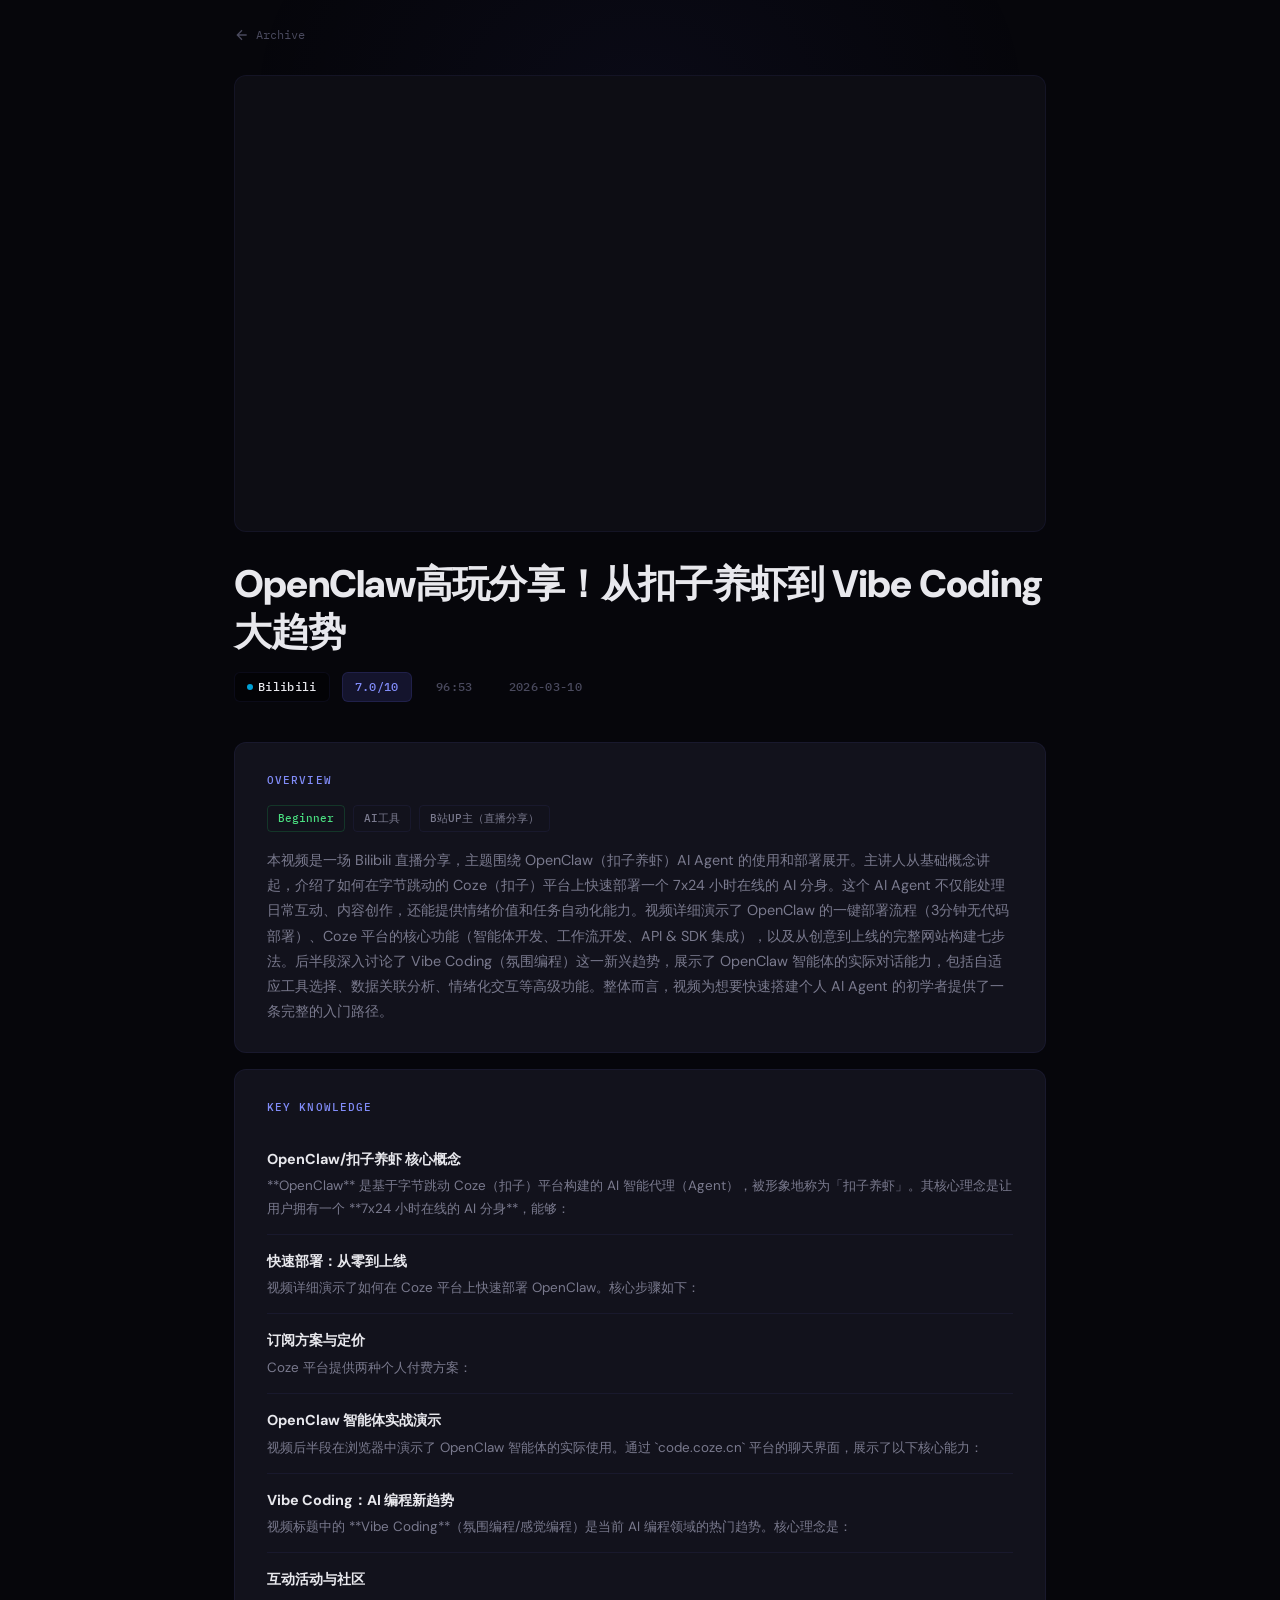
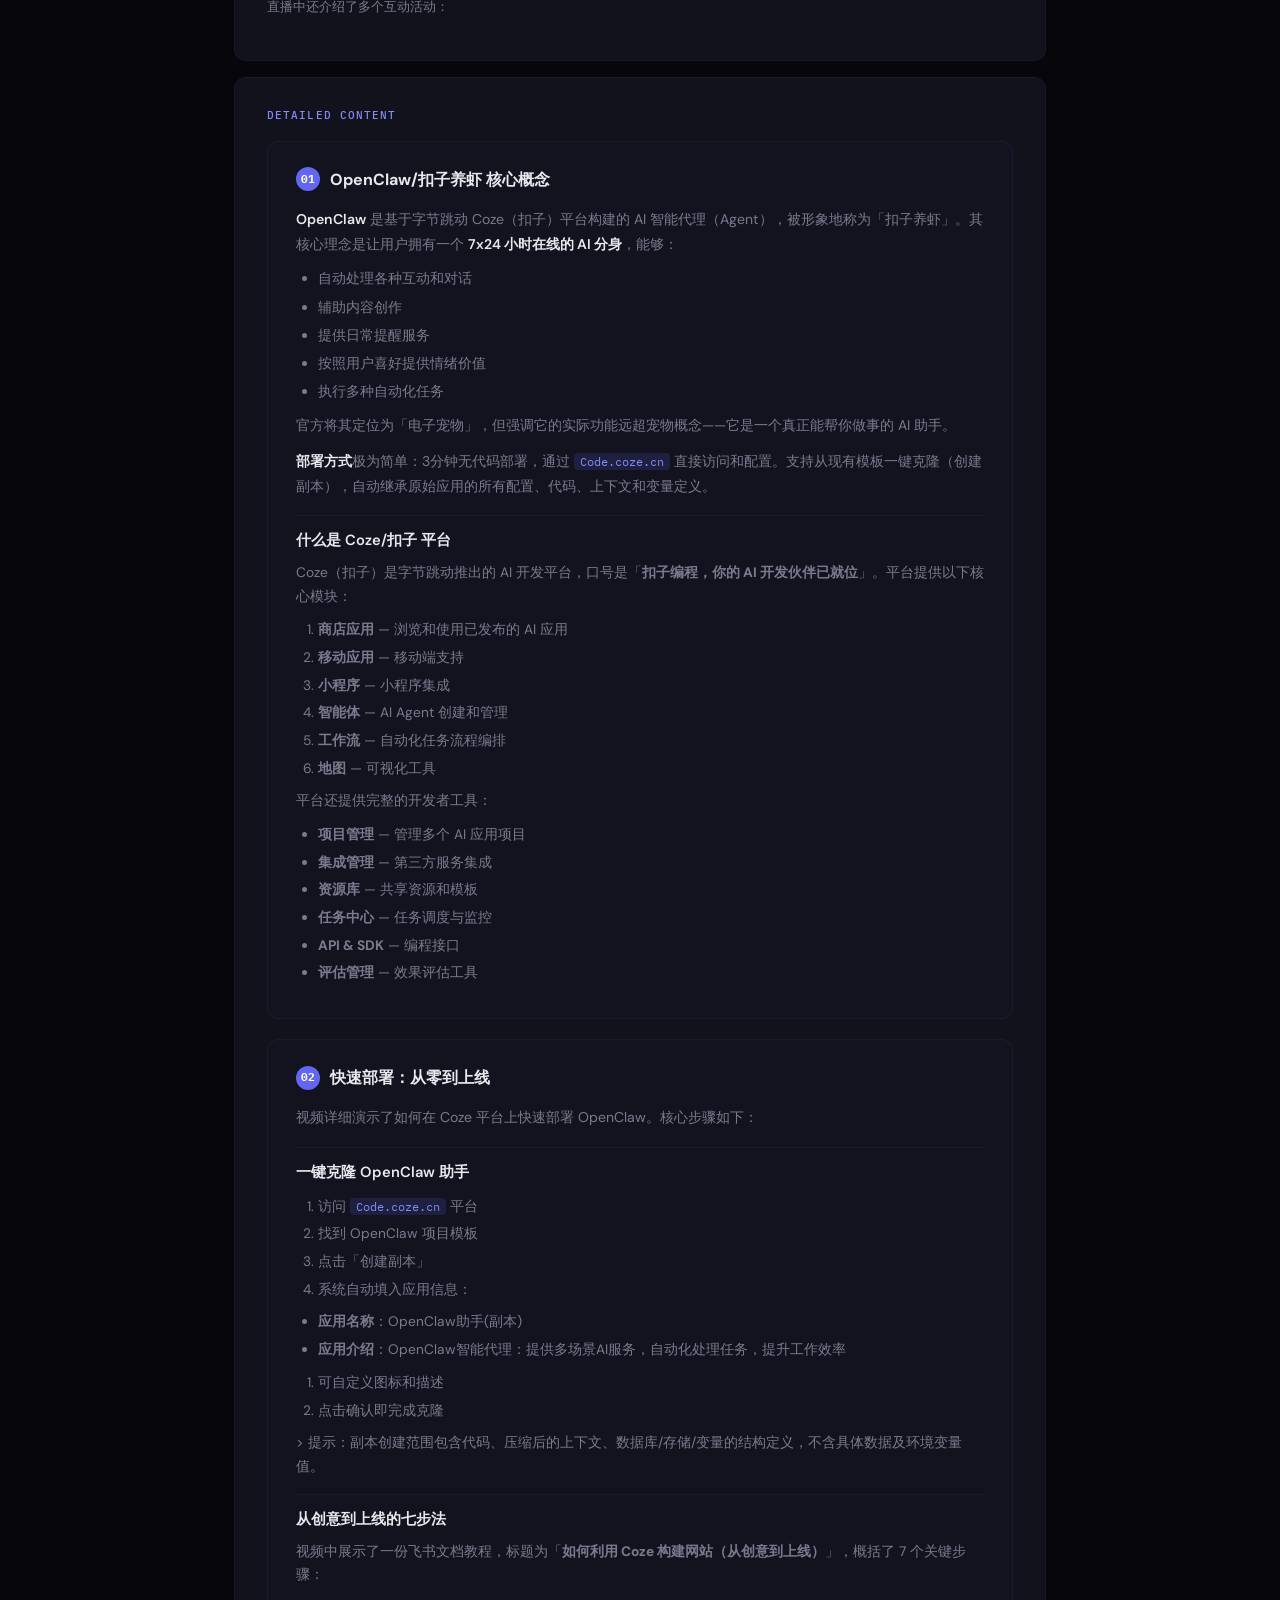
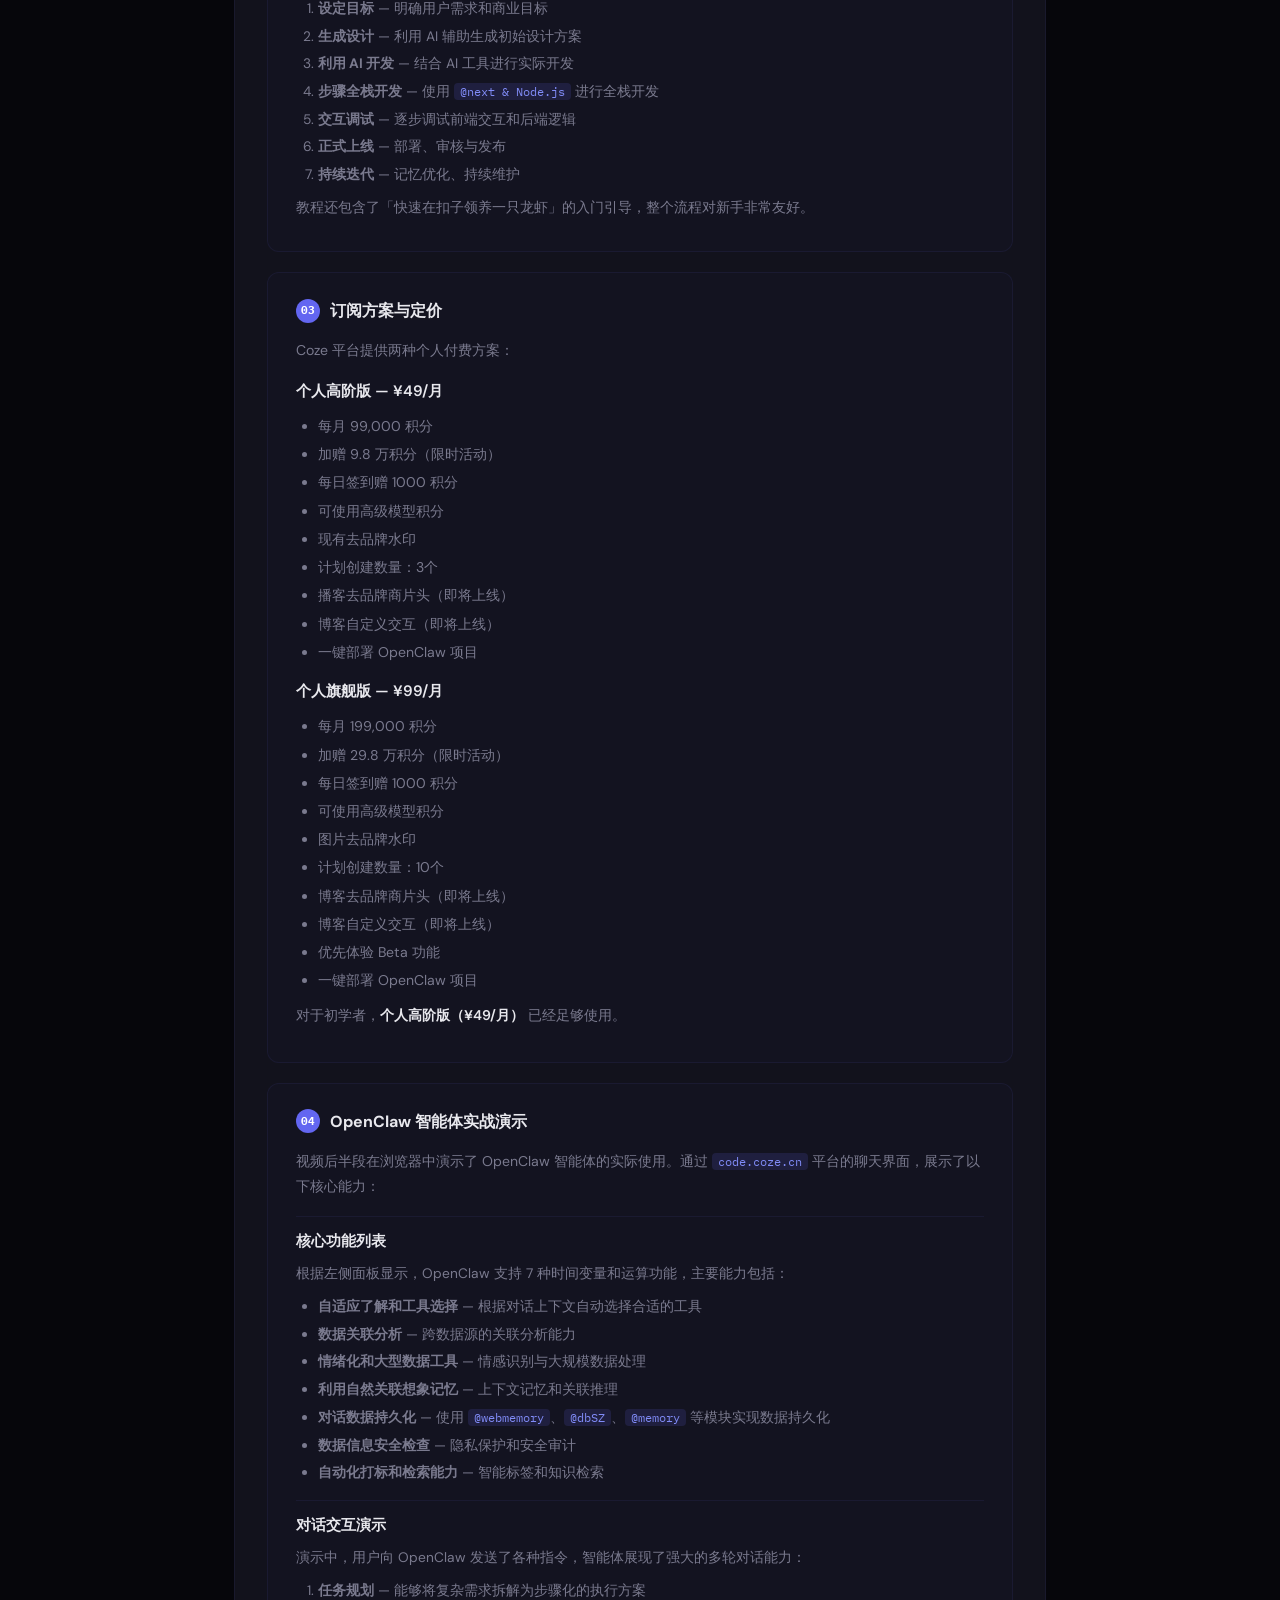
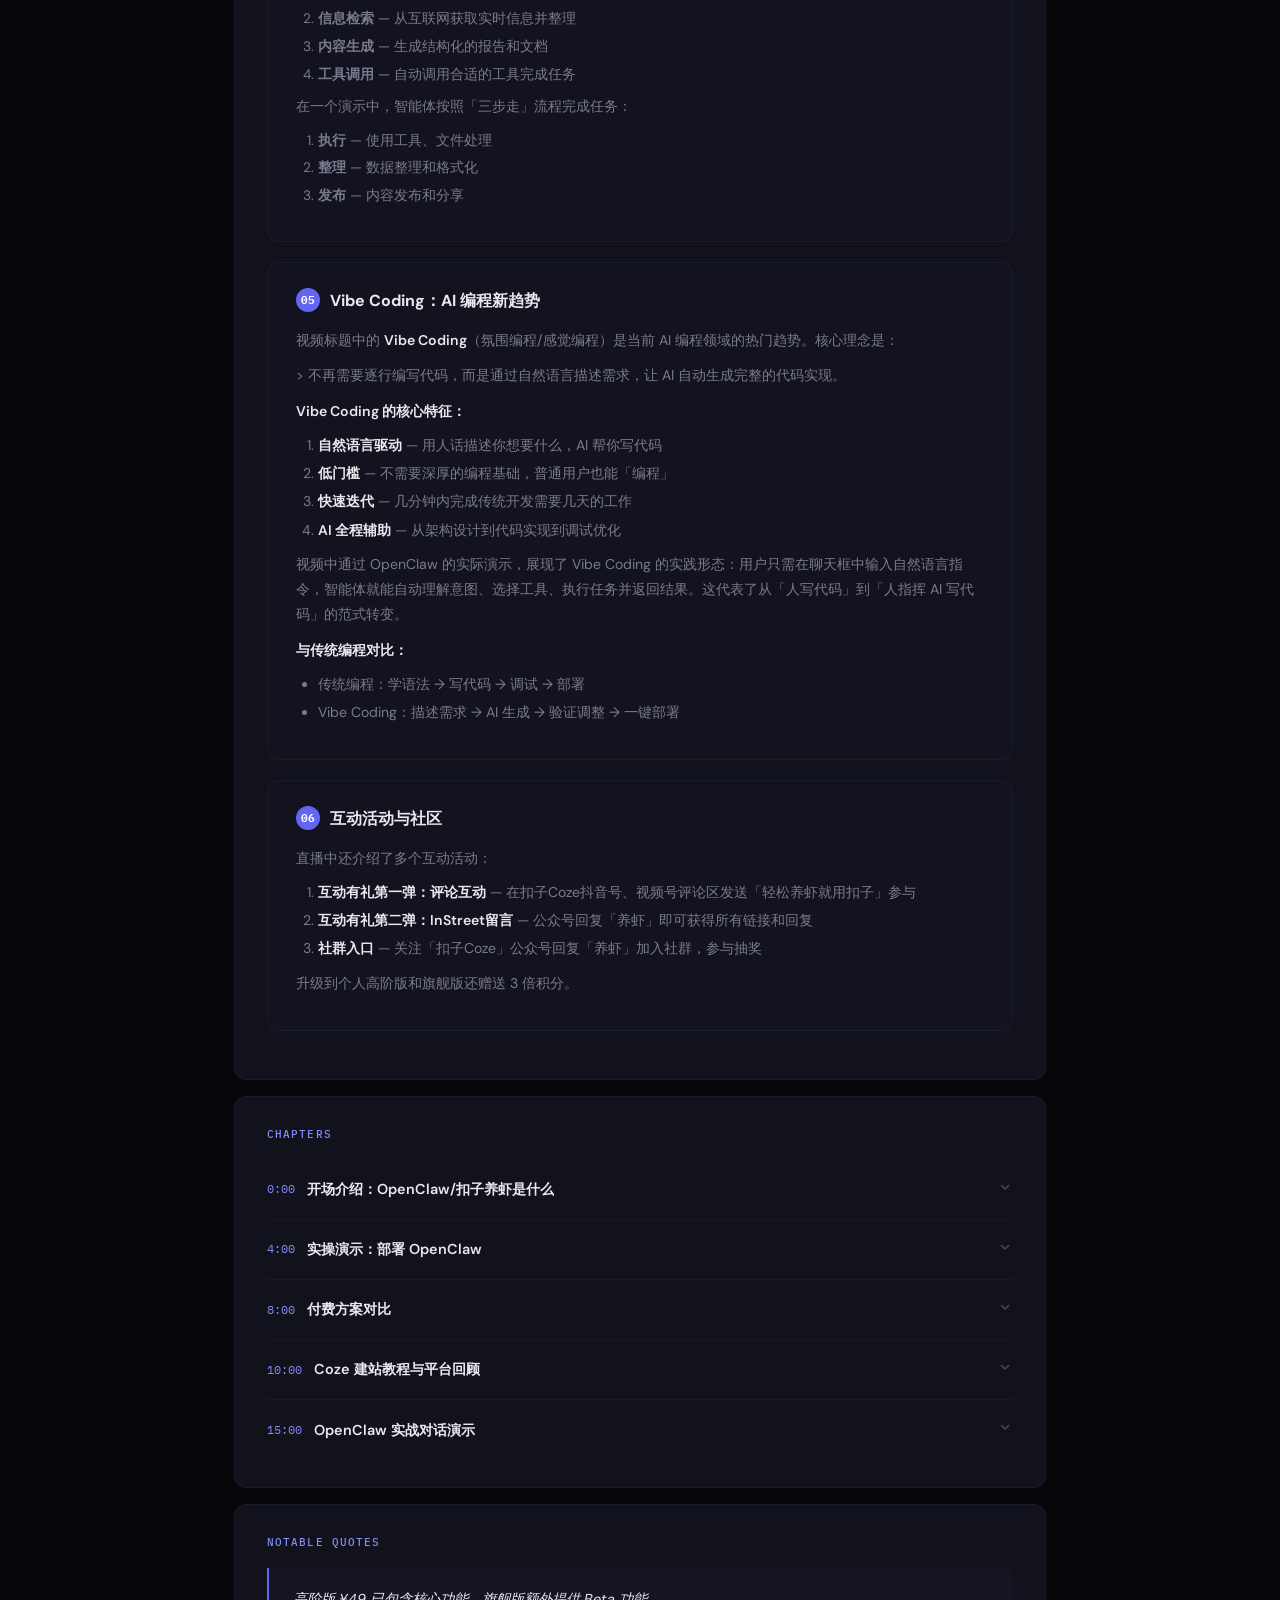
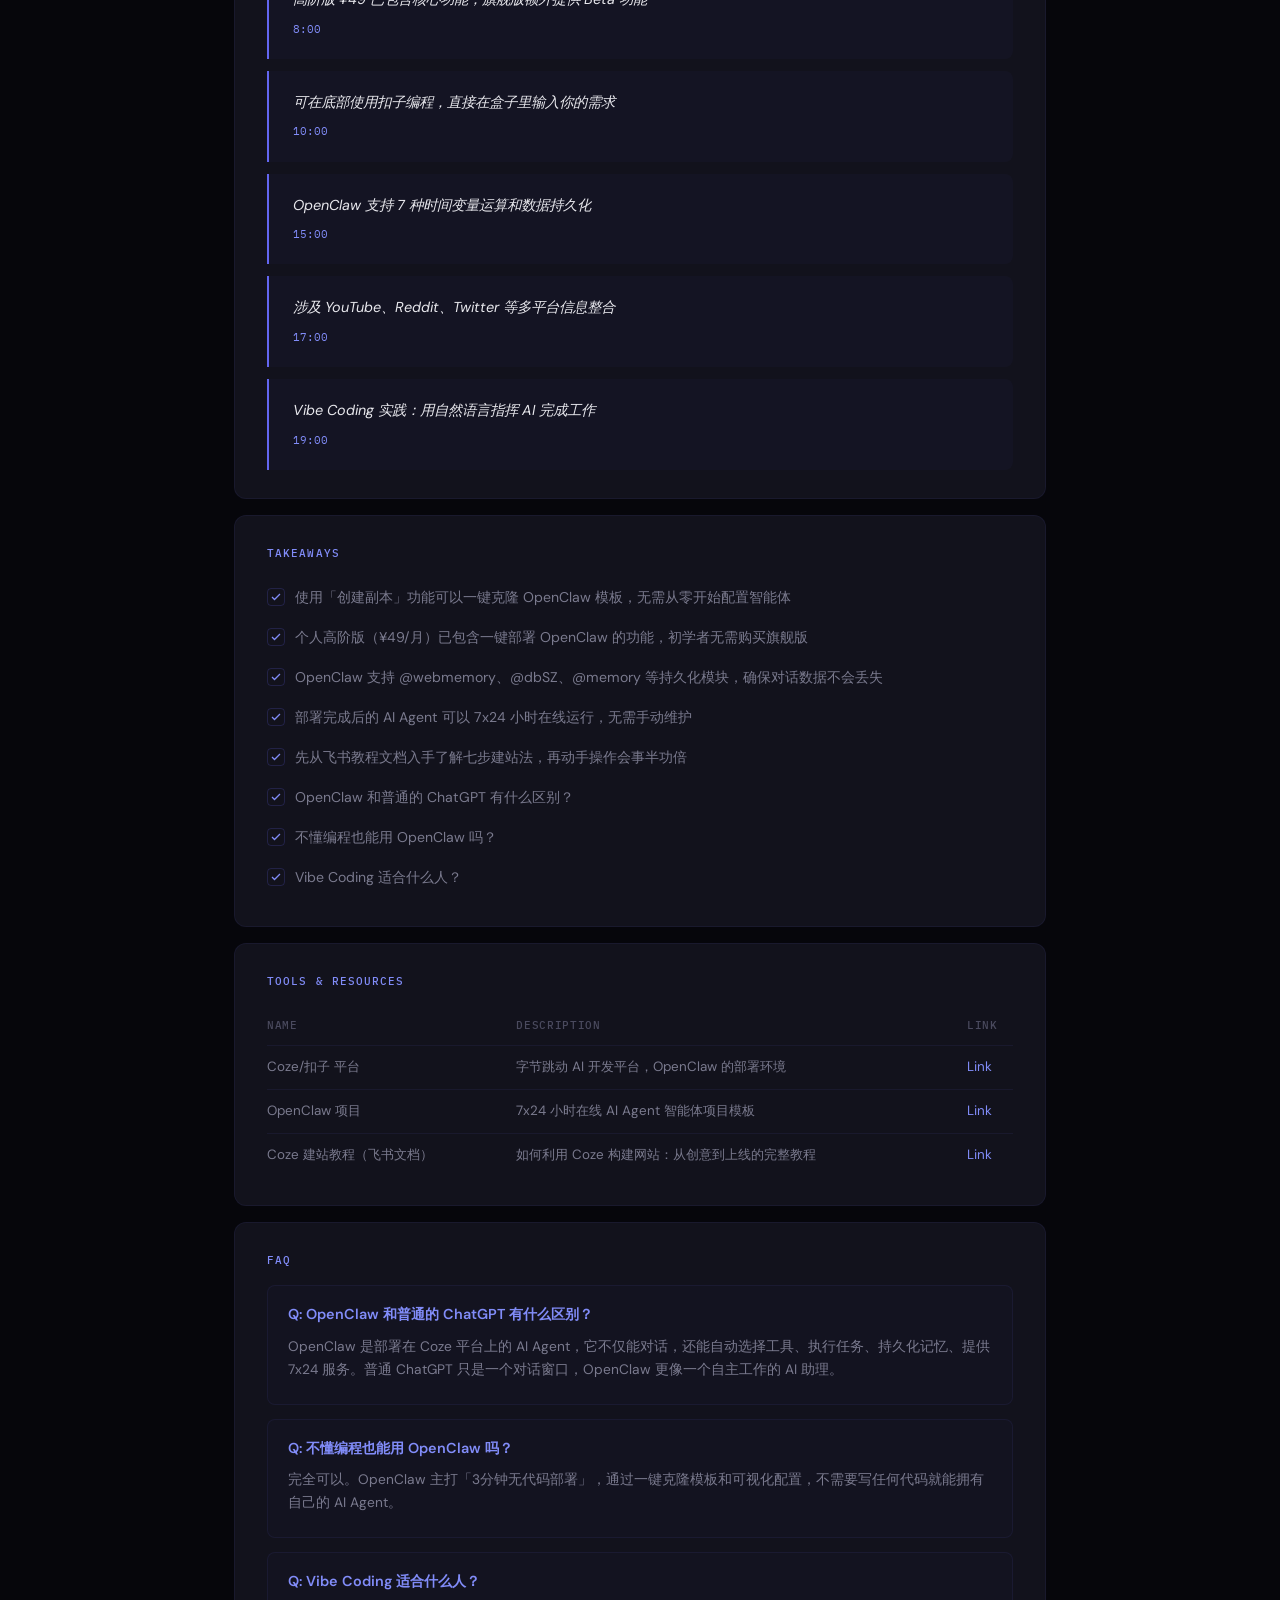
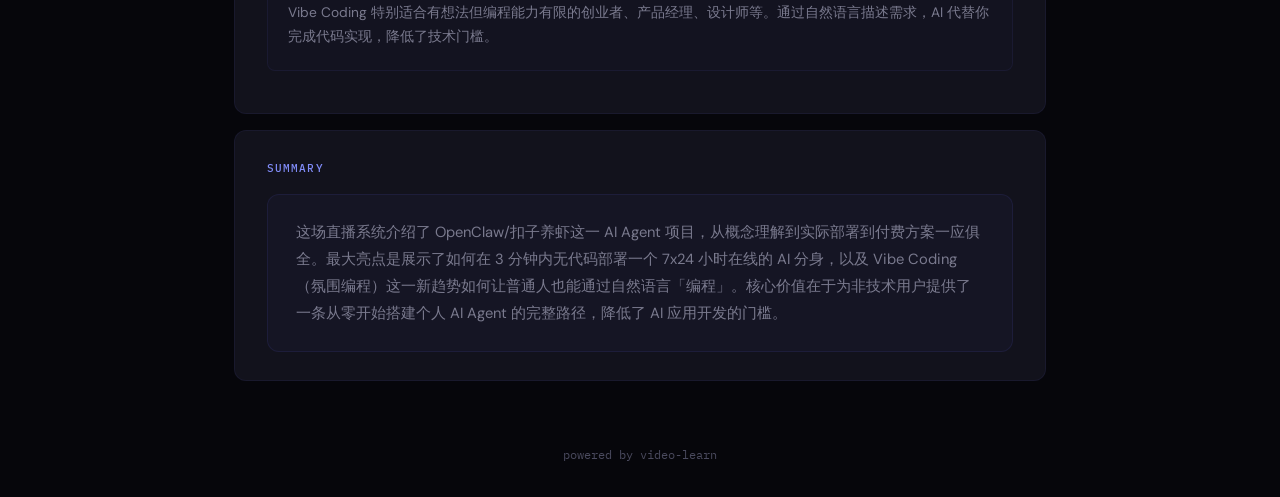
==== reports/20260310_openclaw-vibe-coding/report-lite.html @ 68b29f7d "Add 20260310_openclaw-vibe-coding/report-lite.html" ====
<!DOCTYPE html>
<html lang="zh-CN">
<head>
<meta charset="UTF-8">
<meta name="viewport" content="width=device-width, initial-scale=1.0">
<title>OpenClaw高玩分享！从扣子养虾到 Vibe Coding大趋势 - Learning Archive</title>
<style>
@import url('https://fonts.googleapis.com/css2?family=DM+Sans:wght@400;500;700;900&display=swap');
@import url('https://fonts.googleapis.com/css2?family=IBM+Plex+Mono:wght@400;500&display=swap');

*, *::before, *::after { margin: 0; padding: 0; box-sizing: border-box; }

:root {
  --bg-deep: #06060B;
  --bg-surface: #0D0D14;
  --bg-card: #12121C;
  --bg-card-hover: #181826;
  --border-subtle: rgba(99, 102, 241, 0.08);
  --border-hover: rgba(99, 102, 241, 0.2);
  --text-primary: #E8E8ED;
  --text-secondary: #7A7A8E;
  --text-muted: #4A4A5E;
  --accent: #6366F1;
  --accent-glow: rgba(99, 102, 241, 0.15);
  --accent-soft: #818CF8;
  --radius: 12px;
  --font-heading: 'DM Sans', -apple-system, sans-serif;
  --font-mono: 'IBM Plex Mono', monospace;
}

html { scroll-behavior: smooth; }

body {
  background: var(--bg-deep);
  color: var(--text-primary);
  font-family: var(--font-heading);
  font-weight: 400;
  line-height: 1.7;
  min-height: 100vh;
}

body::before {
  content: '';
  position: fixed;
  top: -200px; left: 50%;
  transform: translateX(-50%);
  width: 800px; height: 600px;
  background: radial-gradient(ellipse, rgba(99, 102, 241, 0.05) 0%, transparent 70%);
  pointer-events: none;
  z-index: 0;
}

.container {
  max-width: 860px;
  margin: 0 auto;
  padding: 0 24px;
  position: relative;
  z-index: 1;
}

a { color: var(--accent-soft); text-decoration: none; }
a:hover { text-decoration: underline; }

/* Back Nav */
.back-nav { padding: 24px 0; }
.back-link {
  display: inline-flex; align-items: center; gap: 6px;
  color: var(--text-muted); text-decoration: none;
  font-family: var(--font-mono); font-size: 0.78rem;
  transition: color 0.2s;
}
.back-link:hover { color: var(--accent-soft); text-decoration: none; }
.back-link svg { width: 16px; height: 16px; }

/* Hero */
.hero { padding-bottom: 40px; }

.video-embed {
  width: 100%; aspect-ratio: 16/9;
  border-radius: var(--radius); overflow: hidden;
  background: var(--bg-surface);
  border: 1px solid var(--border-subtle);
  margin-bottom: 28px;
}
.video-embed iframe { width: 100%; height: 100%; border: none; }
.video-embed .video-link-fallback {
  width: 100%; height: 100%;
  display: flex; align-items: center; justify-content: center;
  flex-direction: column; gap: 12px;
  color: var(--text-secondary); text-decoration: none;
}
.video-embed .video-link-fallback:hover { color: var(--accent-soft); }
.video-embed .video-link-fallback svg { width: 48px; height: 48px; opacity: 0.5; }

.hero-title {
  font-family: var(--font-heading);
  font-weight: 900;
  font-size: clamp(1.6rem, 4vw, 2.4rem);
  letter-spacing: -0.02em; line-height: 1.25;
  color: var(--text-primary);
  margin-bottom: 16px;
}

.hero-meta {
  display: flex; align-items: center; gap: 12px; flex-wrap: wrap;
}

.meta-badge {
  display: inline-flex; align-items: center; gap: 5px;
  padding: 4px 12px; border-radius: 6px;
  font-family: var(--font-mono); font-size: 0.72rem;
  font-weight: 500; letter-spacing: 0.03em;
}
.meta-badge.platform {
  background: rgba(0, 0, 0, 0.4);
  border: 1px solid var(--border-subtle);
  color: var(--text-primary);
}
.meta-badge.platform .p-dot {
  width: 6px; height: 6px; border-radius: 50%;
}
.meta-badge.score {
  background: var(--accent-glow);
  border: 1px solid rgba(99, 102, 241, 0.15);
  color: var(--accent-soft);
}
.meta-badge.duration, .meta-badge.date {
  color: var(--text-muted);
  font-family: var(--font-mono); font-size: 0.72rem;
}

/* Section Cards */
.section-card {
  background: var(--bg-card);
  border: 1px solid var(--border-subtle);
  border-radius: var(--radius);
  padding: 28px 32px;
  margin-bottom: 16px;
}
.section-label {
  font-family: var(--font-mono);
  font-size: 0.68rem; font-weight: 500;
  color: var(--accent-soft);
  text-transform: uppercase;
  letter-spacing: 0.1em;
  margin-bottom: 16px;
}
.section-heading {
  font-family: var(--font-heading);
  font-weight: 700; font-size: 1.15rem;
  color: var(--text-primary);
  margin-bottom: 12px;
}
.section-text {
  font-size: 0.9rem;
  color: var(--text-secondary);
  line-height: 1.75;
}

/* Tags */
.tag-row { display: flex; gap: 8px; flex-wrap: wrap; margin-bottom: 16px; }
.tag-pill {
  padding: 3px 10px; border-radius: 4px;
  font-family: var(--font-mono); font-size: 0.7rem; font-weight: 500;
  border: 1px solid var(--border-subtle);
  color: var(--text-secondary);
}
.tag-pill.difficulty-beginner { border-color: rgba(34, 197, 94, 0.2); color: #4ADE80; }
.tag-pill.difficulty-intermediate { border-color: rgba(250, 204, 21, 0.2); color: #FACC15; }
.tag-pill.difficulty-advanced { border-color: rgba(239, 68, 68, 0.2); color: #F87171; }

/* Knowledge Points */
.knowledge-list { list-style: none; }
.knowledge-item { padding: 14px 0; border-bottom: 1px solid var(--border-subtle); }
.knowledge-item:last-child { border-bottom: none; }
.knowledge-concept {
  font-family: var(--font-heading); font-weight: 700;
  font-size: 0.9rem; color: var(--text-primary);
  margin-bottom: 4px;
}
.knowledge-explain {
  font-size: 0.84rem; color: var(--text-secondary); line-height: 1.65;
}

/* Chapters Accordion */
.chapter-item { border-bottom: 1px solid var(--border-subtle); }
.chapter-item:last-child { border-bottom: none; }
.chapter-header {
  display: flex; align-items: center; justify-content: space-between;
  padding: 16px 0; cursor: pointer; user-select: none;
  transition: color 0.2s;
}
.chapter-header:hover { color: var(--accent-soft); }
.chapter-header-left {
  display: flex; align-items: center; gap: 12px; flex: 1; min-width: 0;
}
.chapter-time {
  font-family: var(--font-mono); font-size: 0.72rem;
  color: var(--accent-soft); white-space: nowrap; flex-shrink: 0;
}
.chapter-title {
  font-family: var(--font-heading); font-weight: 600;
  font-size: 0.9rem; color: var(--text-primary);
  overflow: hidden; text-overflow: ellipsis; white-space: nowrap;
}
.chapter-arrow {
  color: var(--text-muted);
  transition: transform 0.3s ease; flex-shrink: 0;
}
.chapter-item.open .chapter-arrow { transform: rotate(180deg); }
.chapter-content { max-height: 0; overflow: hidden; transition: max-height 0.35s ease; }
.chapter-item.open .chapter-content { max-height: 500px; }
.chapter-inner { padding: 0 0 20px 0; }
.chapter-summary {
  font-size: 0.85rem; color: var(--text-secondary);
  margin-bottom: 12px; line-height: 1.7;
}
.chapter-points { list-style: none; padding: 0; }
.chapter-points li {
  position: relative; padding-left: 16px;
  margin-bottom: 6px; font-size: 0.82rem; color: var(--text-secondary);
}
.chapter-points li::before {
  content: ''; position: absolute; left: 0; top: 9px;
  width: 4px; height: 4px; border-radius: 50%; background: var(--accent);
}

/* Quotes */
.quote-card {
  position: relative; padding: 20px 24px;
  margin-bottom: 12px;
  border-left: 2px solid var(--accent);
  background: rgba(99, 102, 241, 0.03);
  border-radius: 0 8px 8px 0;
}
.quote-card:last-child { margin-bottom: 0; }
.quote-text {
  font-size: 0.9rem; color: var(--text-primary);
  font-style: italic; line-height: 1.65; margin-bottom: 8px;
}
.quote-time {
  font-family: var(--font-mono); font-size: 0.7rem; color: var(--accent-soft);
}

/* Takeaways */
.takeaway-list { list-style: none; }
.takeaway-item {
  display: flex; align-items: flex-start; gap: 10px;
  padding: 8px 0; font-size: 0.88rem; color: var(--text-secondary);
}
.takeaway-check {
  width: 18px; height: 18px;
  border: 1.5px solid var(--border-hover);
  border-radius: 4px; flex-shrink: 0; margin-top: 2px;
  display: flex; align-items: center; justify-content: center;
}
.takeaway-check svg {
  width: 12px; height: 12px; color: var(--accent-soft);
}

/* Resources Table */
.resource-table { width: 100%; border-collapse: collapse; }
.resource-table th {
  text-align: left; font-family: var(--font-mono);
  font-size: 0.7rem; font-weight: 500; color: var(--text-muted);
  text-transform: uppercase; letter-spacing: 0.06em;
  padding: 10px 0; border-bottom: 1px solid var(--border-subtle);
}
.resource-table td {
  padding: 10px 0; font-size: 0.84rem;
  color: var(--text-secondary);
  border-bottom: 1px solid var(--border-subtle);
}
.resource-table tr:last-child td { border-bottom: none; }
.resource-table a { color: var(--accent-soft); text-decoration: none; }
.resource-table a:hover { text-decoration: underline; }

/* Detailed Content Sections */
.section-block {
  margin-bottom: 20px;
  background: rgba(99, 102, 241, 0.02);
  border: 1px solid var(--border-subtle);
  border-radius: var(--radius);
  padding: 24px 28px;
}
.sec-title {
  font-family: var(--font-heading);
  font-size: 1rem; font-weight: 700;
  margin-bottom: 14px; display: flex; align-items: center; gap: 10px;
  color: var(--text-primary);
}
.sec-num {
  font-family: var(--font-mono); font-size: 0.68rem;
  color: #fff; background: var(--accent);
  width: 24px; height: 24px; border-radius: 50%;
  display: inline-flex; align-items: center; justify-content: center;
  flex-shrink: 0;
}
.sec-body { color: var(--text-secondary); line-height: 1.8; font-size: 0.88rem; }
.sec-body p { margin-bottom: 10px; }
.sec-body strong { color: var(--text-primary); font-weight: 600; }
.subsection { margin-top: 16px; padding-top: 12px; border-top: 1px solid var(--border-subtle); }
.subsec-title { font-size: 0.92rem; font-weight: 600; margin-bottom: 8px; color: var(--text-primary); }
.subsec-body { color: var(--text-secondary); font-size: 0.86rem; }
.subsec-body p { margin-bottom: 8px; }
.content-list { margin: 10px 0; padding-left: 22px; }
.content-list li { margin-bottom: 5px; line-height: 1.65; }
.content-h4 { font-size: 0.95rem; font-weight: 600; margin: 14px 0 8px; color: var(--text-primary); }
.content-h5 { font-size: 0.88rem; font-weight: 600; margin: 10px 0 6px; color: var(--text-secondary); }
.code-block {
  background: #0D0D14; color: #CDD6F4;
  padding: 14px 18px; border-radius: 8px;
  overflow-x: auto; font-family: var(--font-mono);
  font-size: 0.8rem; line-height: 1.6; margin: 10px 0;
  border: 1px solid var(--border-subtle);
}
.inline-code {
  background: var(--accent-glow); color: var(--accent-soft);
  padding: 1px 6px; border-radius: 4px;
  font-family: var(--font-mono); font-size: 0.85em;
}

/* FAQ */
.faq-item {
  margin-bottom: 14px; padding: 16px 20px;
  background: rgba(99, 102, 241, 0.02);
  border: 1px solid var(--border-subtle);
  border-radius: 8px;
}
.faq-q { font-weight: 600; color: var(--accent-soft); margin-bottom: 8px; font-size: 0.9rem; }
.faq-a { color: var(--text-secondary); font-size: 0.86rem; }
.faq-a p { margin-bottom: 6px; }

/* Summary Box */
.summary-box {
  background: rgba(99, 102, 241, 0.04);
  border: 1px solid rgba(99, 102, 241, 0.1);
  border-radius: var(--radius);
  padding: 24px 28px;
}
.summary-box p { color: var(--text-secondary); line-height: 1.85; font-size: 0.92rem; }

/* Footer */
.report-footer {
  padding: 48px 0 32px;
  text-align: center;
  font-family: var(--font-mono);
  font-size: 0.72rem;
  color: var(--text-muted);
}

/* Animations */
@keyframes fadeInUp {
  from { opacity: 0; transform: translateY(16px); }
  to { opacity: 1; transform: translateY(0); }
}
.section-card { animation: fadeInUp 0.5s ease both; }
.section-card:nth-child(1) { animation-delay: 0.1s; }
.section-card:nth-child(2) { animation-delay: 0.15s; }
.section-card:nth-child(3) { animation-delay: 0.2s; }
.section-card:nth-child(4) { animation-delay: 0.25s; }
.section-card:nth-child(5) { animation-delay: 0.3s; }
.section-card:nth-child(6) { animation-delay: 0.35s; }

/* Responsive */
@media (max-width: 640px) {
  .container { padding: 0 16px; }
  .section-card { padding: 20px 18px; }
  .hero-title { font-size: 1.4rem; }
  .section-block { padding: 18px 16px; }
}
</style>
</head>
<body>

<div class="container">
  <nav class="back-nav">
    <a href="../../../" class="back-link">
      <svg viewBox="0 0 24 24" fill="none" stroke="currentColor" stroke-width="2"><path d="M19 12H5M12 19l-7-7 7-7"/></svg>
      Archive
    </a>
  </nav>

  <section class="hero">
    <div class="video-embed">
      <iframe src="//player.bilibili.com/player.html?bvid=BV1Y3NPzFEvz&high_quality=1&danmaku=0" allowfullscreen="true" frameborder="0"></iframe>
    </div>

    <h1 class="hero-title">OpenClaw高玩分享！从扣子养虾到 Vibe Coding大趋势</h1>

    <div class="hero-meta">
      <span class="meta-badge platform"><span class="p-dot" style="background:#00A1D6"></span>Bilibili</span>
      <span class="meta-badge score">7.0/10</span>
      <span class="meta-badge duration">96:53</span>
      <span class="meta-badge date">2026-03-10</span>
    </div>
  </section>

  <!-- Overview -->
  <div class="section-card">
    <div class="section-label">Overview</div>
    <div class="tag-row">
      <span class="tag-pill difficulty-beginner">Beginner</span>
      <span class="tag-pill">AI工具</span>
      <span class="tag-pill">B站UP主（直播分享）</span>
    </div>
    <div class="section-text">本视频是一场 Bilibili 直播分享，主题围绕 OpenClaw（扣子养虾）AI Agent 的使用和部署展开。主讲人从基础概念讲起，介绍了如何在字节跳动的 Coze（扣子）平台上快速部署一个 7x24 小时在线的 AI 分身。这个 AI Agent 不仅能处理日常互动、内容创作，还能提供情绪价值和任务自动化能力。视频详细演示了 OpenClaw 的一键部署流程（3分钟无代码部署）、Coze 平台的核心功能（智能体开发、工作流开发、API &amp; SDK 集成），以及从创意到上线的完整网站构建七步法。后半段深入讨论了 Vibe Coding（氛围编程）这一新兴趋势，展示了 OpenClaw 智能体的实际对话能力，包括自适应工具选择、数据关联分析、情绪化交互等高级功能。整体而言，视频为想要快速搭建个人 AI Agent 的初学者提供了一条完整的入门路径。</div>
  </div>

  <!-- Key Knowledge Points -->
  <div class="section-card">
    <div class="section-label">Key Knowledge</div>
    <ul class="knowledge-list">
      <li class="knowledge-item">
            <div class="knowledge-concept">OpenClaw/扣子养虾 核心概念</div>
            <div class="knowledge-explain">**OpenClaw** 是基于字节跳动 Coze（扣子）平台构建的 AI 智能代理（Agent），被形象地称为「扣子养虾」。其核心理念是让用户拥有一个 **7x24 小时在线的 AI 分身**，能够：</div>
        </li>
<li class="knowledge-item">
            <div class="knowledge-concept">快速部署：从零到上线</div>
            <div class="knowledge-explain">视频详细演示了如何在 Coze 平台上快速部署 OpenClaw。核心步骤如下：</div>
        </li>
<li class="knowledge-item">
            <div class="knowledge-concept">订阅方案与定价</div>
            <div class="knowledge-explain">Coze 平台提供两种个人付费方案：</div>
        </li>
<li class="knowledge-item">
            <div class="knowledge-concept">OpenClaw 智能体实战演示</div>
            <div class="knowledge-explain">视频后半段在浏览器中演示了 OpenClaw 智能体的实际使用。通过 `code.coze.cn` 平台的聊天界面，展示了以下核心能力：</div>
        </li>
<li class="knowledge-item">
            <div class="knowledge-concept">Vibe Coding：AI 编程新趋势</div>
            <div class="knowledge-explain">视频标题中的 **Vibe Coding**（氛围编程/感觉编程）是当前 AI 编程领域的热门趋势。核心理念是：</div>
        </li>
<li class="knowledge-item">
            <div class="knowledge-concept">互动活动与社区</div>
            <div class="knowledge-explain">直播中还介绍了多个互动活动：</div>
        </li>
    </ul>
  </div>

  <!-- Detailed Content -->
  <div class="section-card">
    <div class="section-label">Detailed Content</div>
    <div class="section-block">
            <h3 class="sec-title"><span class="sec-num">01</span>OpenClaw/扣子养虾 核心概念</h3>
            <div class="sec-body"><strong>OpenClaw</strong> 是基于字节跳动 Coze（扣子）平台构建的 AI 智能代理（Agent），被形象地称为「扣子养虾」。其核心理念是让用户拥有一个 <strong>7x24 小时在线的 AI 分身</strong>，能够：
<ul class="content-list">
<li>自动处理各种互动和对话</li>
<li>辅助内容创作</li>
<li>提供日常提醒服务</li>
<li>按照用户喜好提供情绪价值</li>
<li>执行多种自动化任务</li>
</ul>
<p>官方将其定位为「电子宠物」，但强调它的实际功能远超宠物概念——它是一个真正能帮你做事的 AI 助手。</p>
<strong>部署方式</strong>极为简单：3分钟无代码部署，通过 <code class="inline-code">Code.coze.cn</code> 直接访问和配置。支持从现有模板一键克隆（创建副本），自动继承原始应用的所有配置、代码、上下文和变量定义。</div>
            <div class="subsection">
                    <h4 class="subsec-title">什么是 Coze/扣子 平台</h4>
                    <div class="subsec-body"><p>Coze（扣子）是字节跳动推出的 AI 开发平台，口号是「<strong>扣子编程，你的 AI 开发伙伴已就位</strong>」。平台提供以下核心模块：</p>
<ol class="content-list">
<li><strong>商店应用</strong> — 浏览和使用已发布的 AI 应用</li>
<li><strong>移动应用</strong> — 移动端支持</li>
<li><strong>小程序</strong> — 小程序集成</li>
<li><strong>智能体</strong> — AI Agent 创建和管理</li>
<li><strong>工作流</strong> — 自动化任务流程编排</li>
<li><strong>地图</strong> — 可视化工具</li>
</ol>
<p>平台还提供完整的开发者工具：</p>
<ul class="content-list">
<li><strong>项目管理</strong> — 管理多个 AI 应用项目</li>
<li><strong>集成管理</strong> — 第三方服务集成</li>
<li><strong>资源库</strong> — 共享资源和模板</li>
<li><strong>任务中心</strong> — 任务调度与监控</li>
<li><strong>API & SDK</strong> — 编程接口</li>
<li><strong>评估管理</strong> — 效果评估工具</li>
</ul></div>
                </div>
        </div><div class="section-block">
            <h3 class="sec-title"><span class="sec-num">02</span>快速部署：从零到上线</h3>
            <div class="sec-body"><p>视频详细演示了如何在 Coze 平台上快速部署 OpenClaw。核心步骤如下：</p></div>
            <div class="subsection">
                    <h4 class="subsec-title">一键克隆 OpenClaw 助手</h4>
                    <div class="subsec-body"><ol class="content-list">
<li>访问 <code class="inline-code">Code.coze.cn</code> 平台</li>
<li>找到 OpenClaw 项目模板</li>
<li>点击「创建副本」</li>
<li>系统自动填入应用信息：</li>
</ol>
<ul class="content-list">
<li><strong>应用名称</strong>：OpenClaw助手(副本)</li>
<li><strong>应用介绍</strong>：OpenClaw智能代理：提供多场景AI服务，自动化处理任务，提升工作效率</li>
</ul>
<ol class="content-list">
<li>可自定义图标和描述</li>
<li>点击确认即完成克隆</li>
</ol>
<p>> 提示：副本创建范围包含代码、压缩后的上下文、数据库/存储/变量的结构定义，不含具体数据及环境变量值。</p></div>
                </div><div class="subsection">
                    <h4 class="subsec-title">从创意到上线的七步法</h4>
                    <div class="subsec-body"><p>视频中展示了一份飞书文档教程，标题为「<strong>如何利用 Coze 构建网站（从创意到上线）</strong>」，概括了 7 个关键步骤：</p>
<ol class="content-list">
<li><strong>设定目标</strong> — 明确用户需求和商业目标</li>
<li><strong>生成设计</strong> — 利用 AI 辅助生成初始设计方案</li>
<li><strong>利用 AI 开发</strong> — 结合 AI 工具进行实际开发</li>
<li><strong>步骤全栈开发</strong> — 使用 <code class="inline-code">@next & Node.js</code> 进行全栈开发</li>
<li><strong>交互调试</strong> — 逐步调试前端交互和后端逻辑</li>
<li><strong>正式上线</strong> — 部署、审核与发布</li>
<li><strong>持续迭代</strong> — 记忆优化、持续维护</li>
</ol>
<p>教程还包含了「快速在扣子领养一只龙虾」的入门引导，整个流程对新手非常友好。</p></div>
                </div>
        </div><div class="section-block">
            <h3 class="sec-title"><span class="sec-num">03</span>订阅方案与定价</h3>
            <div class="sec-body"><p>Coze 平台提供两种个人付费方案：</p>
<h4 class="content-h4">个人高阶版 — ¥49/月</h4>
<ul class="content-list">
<li>每月 99,000 积分</li>
<li>加赠 9.8 万积分（限时活动）</li>
<li>每日签到赠 1000 积分</li>
<li>可使用高级模型积分</li>
<li>现有去品牌水印</li>
<li>计划创建数量：3个</li>
<li>播客去品牌商片头（即将上线）</li>
<li>博客自定义交互（即将上线）</li>
<li>一键部署 OpenClaw 项目</li>
</ul>
<h4 class="content-h4">个人旗舰版 — ¥99/月</h4>
<ul class="content-list">
<li>每月 199,000 积分</li>
<li>加赠 29.8 万积分（限时活动）</li>
<li>每日签到赠 1000 积分</li>
<li>可使用高级模型积分</li>
<li>图片去品牌水印</li>
<li>计划创建数量：10个</li>
<li>博客去品牌商片头（即将上线）</li>
<li>博客自定义交互（即将上线）</li>
<li>优先体验 Beta 功能</li>
<li>一键部署 OpenClaw 项目</li>
</ul>
<p>对于初学者，<strong>个人高阶版（¥49/月）</strong> 已经足够使用。</p></div>
            
        </div><div class="section-block">
            <h3 class="sec-title"><span class="sec-num">04</span>OpenClaw 智能体实战演示</h3>
            <div class="sec-body"><p>视频后半段在浏览器中演示了 OpenClaw 智能体的实际使用。通过 <code class="inline-code">code.coze.cn</code> 平台的聊天界面，展示了以下核心能力：</p></div>
            <div class="subsection">
                    <h4 class="subsec-title">核心功能列表</h4>
                    <div class="subsec-body"><p>根据左侧面板显示，OpenClaw 支持 7 种时间变量和运算功能，主要能力包括：</p>
<ul class="content-list">
<li><strong>自适应了解和工具选择</strong> — 根据对话上下文自动选择合适的工具</li>
<li><strong>数据关联分析</strong> — 跨数据源的关联分析能力</li>
<li><strong>情绪化和大型数据工具</strong> — 情感识别与大规模数据处理</li>
<li><strong>利用自然关联想象记忆</strong> — 上下文记忆和关联推理</li>
<li><strong>对话数据持久化</strong> — 使用 <code class="inline-code">@webmemory</code>、<code class="inline-code">@dbSZ</code>、<code class="inline-code">@memory</code> 等模块实现数据持久化</li>
<li><strong>数据信息安全检查</strong> — 隐私保护和安全审计</li>
<li><strong>自动化打标和检索能力</strong> — 智能标签和知识检索</li>
</ul></div>
                </div><div class="subsection">
                    <h4 class="subsec-title">对话交互演示</h4>
                    <div class="subsec-body"><p>演示中，用户向 OpenClaw 发送了各种指令，智能体展现了强大的多轮对话能力：</p>
<ol class="content-list">
<li><strong>任务规划</strong> — 能够将复杂需求拆解为步骤化的执行方案</li>
<li><strong>信息检索</strong> — 从互联网获取实时信息并整理</li>
<li><strong>内容生成</strong> — 生成结构化的报告和文档</li>
<li><strong>工具调用</strong> — 自动调用合适的工具完成任务</li>
</ol>
<p>在一个演示中，智能体按照「三步走」流程完成任务：</p>
<ol class="content-list">
<li><strong>执行</strong> — 使用工具、文件处理</li>
<li><strong>整理</strong> — 数据整理和格式化</li>
<li><strong>发布</strong> — 内容发布和分享</li>
</ol></div>
                </div>
        </div><div class="section-block">
            <h3 class="sec-title"><span class="sec-num">05</span>Vibe Coding：AI 编程新趋势</h3>
            <div class="sec-body"><p>视频标题中的 <strong>Vibe Coding</strong>（氛围编程/感觉编程）是当前 AI 编程领域的热门趋势。核心理念是：</p>
<p>> 不再需要逐行编写代码，而是通过自然语言描述需求，让 AI 自动生成完整的代码实现。</p>
<strong>Vibe Coding 的核心特征：</strong>
<ol class="content-list">
<li><strong>自然语言驱动</strong> — 用人话描述你想要什么，AI 帮你写代码</li>
<li><strong>低门槛</strong> — 不需要深厚的编程基础，普通用户也能「编程」</li>
<li><strong>快速迭代</strong> — 几分钟内完成传统开发需要几天的工作</li>
<li><strong>AI 全程辅助</strong> — 从架构设计到代码实现到调试优化</li>
</ol>
<p>视频中通过 OpenClaw 的实际演示，展现了 Vibe Coding 的实践形态：用户只需在聊天框中输入自然语言指令，智能体就能自动理解意图、选择工具、执行任务并返回结果。这代表了从「人写代码」到「人指挥 AI 写代码」的范式转变。</p>
<strong>与传统编程对比：</strong>
<ul class="content-list">
<li>传统编程：学语法 → 写代码 → 调试 → 部署</li>
<li>Vibe Coding：描述需求 → AI 生成 → 验证调整 → 一键部署</li>
</ul></div>
            
        </div><div class="section-block">
            <h3 class="sec-title"><span class="sec-num">06</span>互动活动与社区</h3>
            <div class="sec-body"><p>直播中还介绍了多个互动活动：</p>
<ol class="content-list">
<li><strong>互动有礼第一弹：评论互动</strong> — 在扣子Coze抖音号、视频号评论区发送「轻松养虾就用扣子」参与</li>
<li><strong>互动有礼第二弹：InStreet留言</strong> — 公众号回复「养虾」即可获得所有链接和回复</li>
<li><strong>社群入口</strong> — 关注「扣子Coze」公众号回复「养虾」加入社群，参与抽奖</li>
</ol>
<p>升级到个人高阶版和旗舰版还赠送 3 倍积分。</p></div>
            
        </div>
  </div>

  <!-- Chapters -->
  <div class="section-card">
    <div class="section-label">Chapters</div>
    <div class="chapter-item">
            <div class="chapter-header">
                <div class="chapter-header-left">
                    <span class="chapter-time">0:00</span>
                    <span class="chapter-title">开场介绍：OpenClaw/扣子养虾是什么</span>
                </div>
                <span class="chapter-arrow"><svg width="16" height="16" viewBox="0 0 24 24" fill="none" stroke="currentColor" stroke-width="2"><path d="M6 9l6 6 6-6"/></svg></span>
            </div>
            <div class="chapter-content">
                <div class="chapter-inner">
                    <div class="chapter-summary">介绍直播主题，解释什么是 OpenClaw/扣子养虾：3分钟无代码部署的 7x24 AI 分身. 详细介绍 Coze 平台的各项功能，展示平台界面布局和核心模块</div>
                    <ul class="chapter-points"><li>OpenClaw 是基于 Coze 平台的 AI Agent</li><li>Coze 平台功能架构：智能体、工作流、API &amp; SDK</li></ul>
                </div>
            </div>
        </div>
<div class="chapter-item">
            <div class="chapter-header">
                <div class="chapter-header-left">
                    <span class="chapter-time">4:00</span>
                    <span class="chapter-title">实操演示：部署 OpenClaw</span>
                </div>
                <span class="chapter-arrow"><svg width="16" height="16" viewBox="0 0 24 24" fill="none" stroke="currentColor" stroke-width="2"><path d="M6 9l6 6 6-6"/></svg></span>
            </div>
            <div class="chapter-content">
                <div class="chapter-inner">
                    <div class="chapter-summary">浏览 Coze 平台上的优秀案例，找到 OpenClaw 项目模板准备克隆. 演示一键克隆 OpenClaw 助手，设置应用名称和描述</div>
                    <ul class="chapter-points"><li>从模板市场选择合适的 Agent 模板</li><li>一键克隆部署：副本包含代码和上下文结构</li></ul>
                </div>
            </div>
        </div>
<div class="chapter-item">
            <div class="chapter-header">
                <div class="chapter-header-left">
                    <span class="chapter-time">8:00</span>
                    <span class="chapter-title">付费方案对比</span>
                </div>
                <span class="chapter-arrow"><svg width="16" height="16" viewBox="0 0 24 24" fill="none" stroke="currentColor" stroke-width="2"><path d="M6 9l6 6 6-6"/></svg></span>
            </div>
            <div class="chapter-content">
                <div class="chapter-inner">
                    <div class="chapter-summary">对比两种付费方案的功能差异，介绍限时加赠积分活动</div>
                    <ul class="chapter-points"><li>两种订阅方案的功能对比和选择建议</li></ul>
                </div>
            </div>
        </div>
<div class="chapter-item">
            <div class="chapter-header">
                <div class="chapter-header-left">
                    <span class="chapter-time">10:00</span>
                    <span class="chapter-title">Coze 建站教程与平台回顾</span>
                </div>
                <span class="chapter-arrow"><svg width="16" height="16" viewBox="0 0 24 24" fill="none" stroke="currentColor" stroke-width="2"><path d="M6 9l6 6 6-6"/></svg></span>
            </div>
            <div class="chapter-content">
                <div class="chapter-inner">
                    <div class="chapter-summary">回顾平台功能，展示更多 OpenClaw 使用场景和扣子编程案例. 展示七步建站法教程文档，从设定目标到持续迭代的完整流程</div>
                    <ul class="chapter-points"><li>Coze 平台生态和应用场景</li><li>七步建站法：目标→设计→AI开发→全栈→调试→上线→迭代</li></ul>
                </div>
            </div>
        </div>
<div class="chapter-item">
            <div class="chapter-header">
                <div class="chapter-header-left">
                    <span class="chapter-time">15:00</span>
                    <span class="chapter-title">OpenClaw 实战对话演示</span>
                </div>
                <span class="chapter-arrow"><svg width="16" height="16" viewBox="0 0 24 24" fill="none" stroke="currentColor" stroke-width="2"><path d="M6 9l6 6 6-6"/></svg></span>
            </div>
            <div class="chapter-content">
                <div class="chapter-inner">
                    <div class="chapter-summary">演示 OpenClaw 的核心对话能力，展示其工具选择和信息检索功能. 展示 OpenClaw 处理复杂查询的能力，生成结构化分析报告. 展示 OpenClaw 的任务规划和执行能力，自动拆解为三步走流程</div>
                    <ul class="chapter-points"><li>AI Agent 的自适应工具选择和多轮对话</li><li>AI Agent 的深度分析和结构化输出能力</li><li>AI Agent 的任务规划：执行、整理、发布</li></ul>
                </div>
            </div>
        </div>
  </div>

  <!-- Quotes -->
  <div class="section-card">
    <div class="section-label">Notable Quotes</div>
    <div class="quote-card">
            <div class="quote-text">高阶版 ¥49 已包含核心功能，旗舰版额外提供 Beta 功能</div>
            <div class="quote-time">8:00</div>
        </div>
<div class="quote-card">
            <div class="quote-text">可在底部使用扣子编程，直接在盒子里输入你的需求</div>
            <div class="quote-time">10:00</div>
        </div>
<div class="quote-card">
            <div class="quote-text">OpenClaw 支持 7 种时间变量运算和数据持久化</div>
            <div class="quote-time">15:00</div>
        </div>
<div class="quote-card">
            <div class="quote-text">涉及 YouTube、Reddit、Twitter 等多平台信息整合</div>
            <div class="quote-time">17:00</div>
        </div>
<div class="quote-card">
            <div class="quote-text">Vibe Coding 实践：用自然语言指挥 AI 完成工作</div>
            <div class="quote-time">19:00</div>
        </div>
  </div>

  <!-- Takeaways -->
  <div class="section-card">
    <div class="section-label">Takeaways</div>
    <ul class="takeaway-list">
      <li class="takeaway-item">
            <span class="takeaway-check"><svg viewBox="0 0 24 24" fill="none" stroke="currentColor" stroke-width="2.5"><path d="M20 6L9 17l-5-5"/></svg></span>
            使用「创建副本」功能可以一键克隆 OpenClaw 模板，无需从零开始配置智能体
        </li>
<li class="takeaway-item">
            <span class="takeaway-check"><svg viewBox="0 0 24 24" fill="none" stroke="currentColor" stroke-width="2.5"><path d="M20 6L9 17l-5-5"/></svg></span>
            个人高阶版（¥49/月）已包含一键部署 OpenClaw 的功能，初学者无需购买旗舰版
        </li>
<li class="takeaway-item">
            <span class="takeaway-check"><svg viewBox="0 0 24 24" fill="none" stroke="currentColor" stroke-width="2.5"><path d="M20 6L9 17l-5-5"/></svg></span>
            OpenClaw 支持 @webmemory、@dbSZ、@memory 等持久化模块，确保对话数据不会丢失
        </li>
<li class="takeaway-item">
            <span class="takeaway-check"><svg viewBox="0 0 24 24" fill="none" stroke="currentColor" stroke-width="2.5"><path d="M20 6L9 17l-5-5"/></svg></span>
            部署完成后的 AI Agent 可以 7x24 小时在线运行，无需手动维护
        </li>
<li class="takeaway-item">
            <span class="takeaway-check"><svg viewBox="0 0 24 24" fill="none" stroke="currentColor" stroke-width="2.5"><path d="M20 6L9 17l-5-5"/></svg></span>
            先从飞书教程文档入手了解七步建站法，再动手操作会事半功倍
        </li>
<li class="takeaway-item">
            <span class="takeaway-check"><svg viewBox="0 0 24 24" fill="none" stroke="currentColor" stroke-width="2.5"><path d="M20 6L9 17l-5-5"/></svg></span>
            OpenClaw 和普通的 ChatGPT 有什么区别？
        </li>
<li class="takeaway-item">
            <span class="takeaway-check"><svg viewBox="0 0 24 24" fill="none" stroke="currentColor" stroke-width="2.5"><path d="M20 6L9 17l-5-5"/></svg></span>
            不懂编程也能用 OpenClaw 吗？
        </li>
<li class="takeaway-item">
            <span class="takeaway-check"><svg viewBox="0 0 24 24" fill="none" stroke="currentColor" stroke-width="2.5"><path d="M20 6L9 17l-5-5"/></svg></span>
            Vibe Coding 适合什么人？
        </li>
    </ul>
  </div>

  <!-- Resources -->
  <div class="section-card">
    <div class="section-label">Tools & Resources</div>
    <table class="resource-table">
      <thead><tr><th>Name</th><th>Description</th><th>Link</th></tr></thead>
      <tbody>
        <tr><td>Coze/扣子 平台</td><td>字节跳动 AI 开发平台，OpenClaw 的部署环境</td><td><a href="https://code.coze.cn" target="_blank" rel="noopener">Link</a></td></tr>
<tr><td>OpenClaw 项目</td><td>7x24 小时在线 AI Agent 智能体项目模板</td><td><a href="https://code.coze.cn" target="_blank" rel="noopener">Link</a></td></tr>
<tr><td>Coze 建站教程（飞书文档）</td><td>如何利用 Coze 构建网站：从创意到上线的完整教程</td><td><a href="https://docs.coze.cn/tutorial/openclaw" target="_blank" rel="noopener">Link</a></td></tr>
      </tbody>
    </table>
  </div>

  <div class="section-card">
            <div class="section-label">FAQ</div>
            <div class="faq-item">
                <div class="faq-q">Q: OpenClaw 和普通的 ChatGPT 有什么区别？</div>
                <div class="faq-a"><p>OpenClaw 是部署在 Coze 平台上的 AI Agent，它不仅能对话，还能自动选择工具、执行任务、持久化记忆、提供 7x24 服务。普通 ChatGPT 只是一个对话窗口，OpenClaw 更像一个自主工作的 AI 助理。</p></div>
            </div><div class="faq-item">
                <div class="faq-q">Q: 不懂编程也能用 OpenClaw 吗？</div>
                <div class="faq-a"><p>完全可以。OpenClaw 主打「3分钟无代码部署」，通过一键克隆模板和可视化配置，不需要写任何代码就能拥有自己的 AI Agent。</p></div>
            </div><div class="faq-item">
                <div class="faq-q">Q: Vibe Coding 适合什么人？</div>
                <div class="faq-a"><p>Vibe Coding 特别适合有想法但编程能力有限的创业者、产品经理、设计师等。通过自然语言描述需求，AI 代替你完成代码实现，降低了技术门槛。</p></div>
            </div>
        </div>

  <div class="section-card">
            <div class="section-label">Summary</div>
            <div class="summary-box"><p>这场直播系统介绍了 OpenClaw/扣子养虾这一 AI Agent 项目，从概念理解到实际部署到付费方案一应俱全。最大亮点是展示了如何在 3 分钟内无代码部署一个 7x24 小时在线的 AI 分身，以及 Vibe Coding（氛围编程）这一新趋势如何让普通人也能通过自然语言「编程」。核心价值在于为非技术用户提供了一条从零开始搭建个人 AI Agent 的完整路径，降低了 AI 应用开发的门槛。</p></div>
        </div>

  <footer class="report-footer">
    powered by video-learn
  </footer>
</div>

<script>
// Chapter accordion
document.querySelectorAll('.chapter-header').forEach(header => {
  header.addEventListener('click', () => {
    header.parentElement.classList.toggle('open');
  });
});
</script>
</body>
</html>
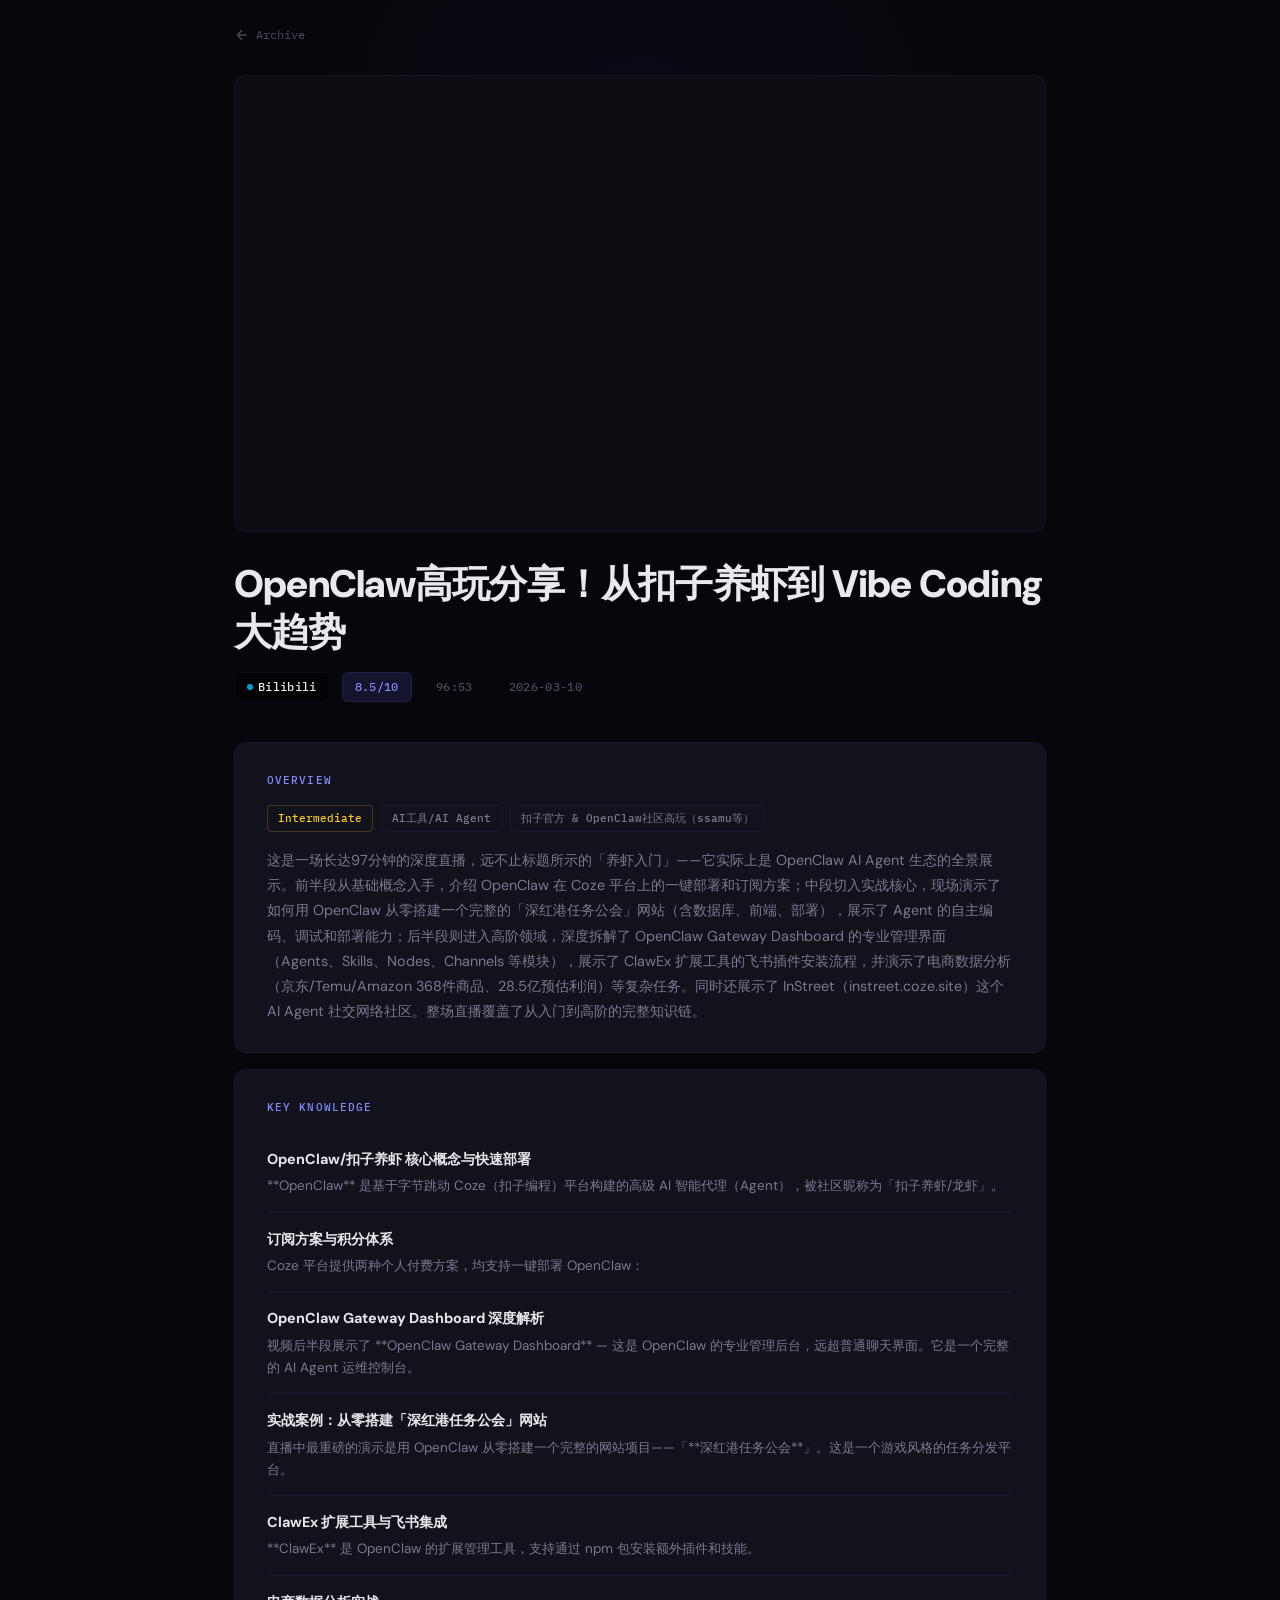
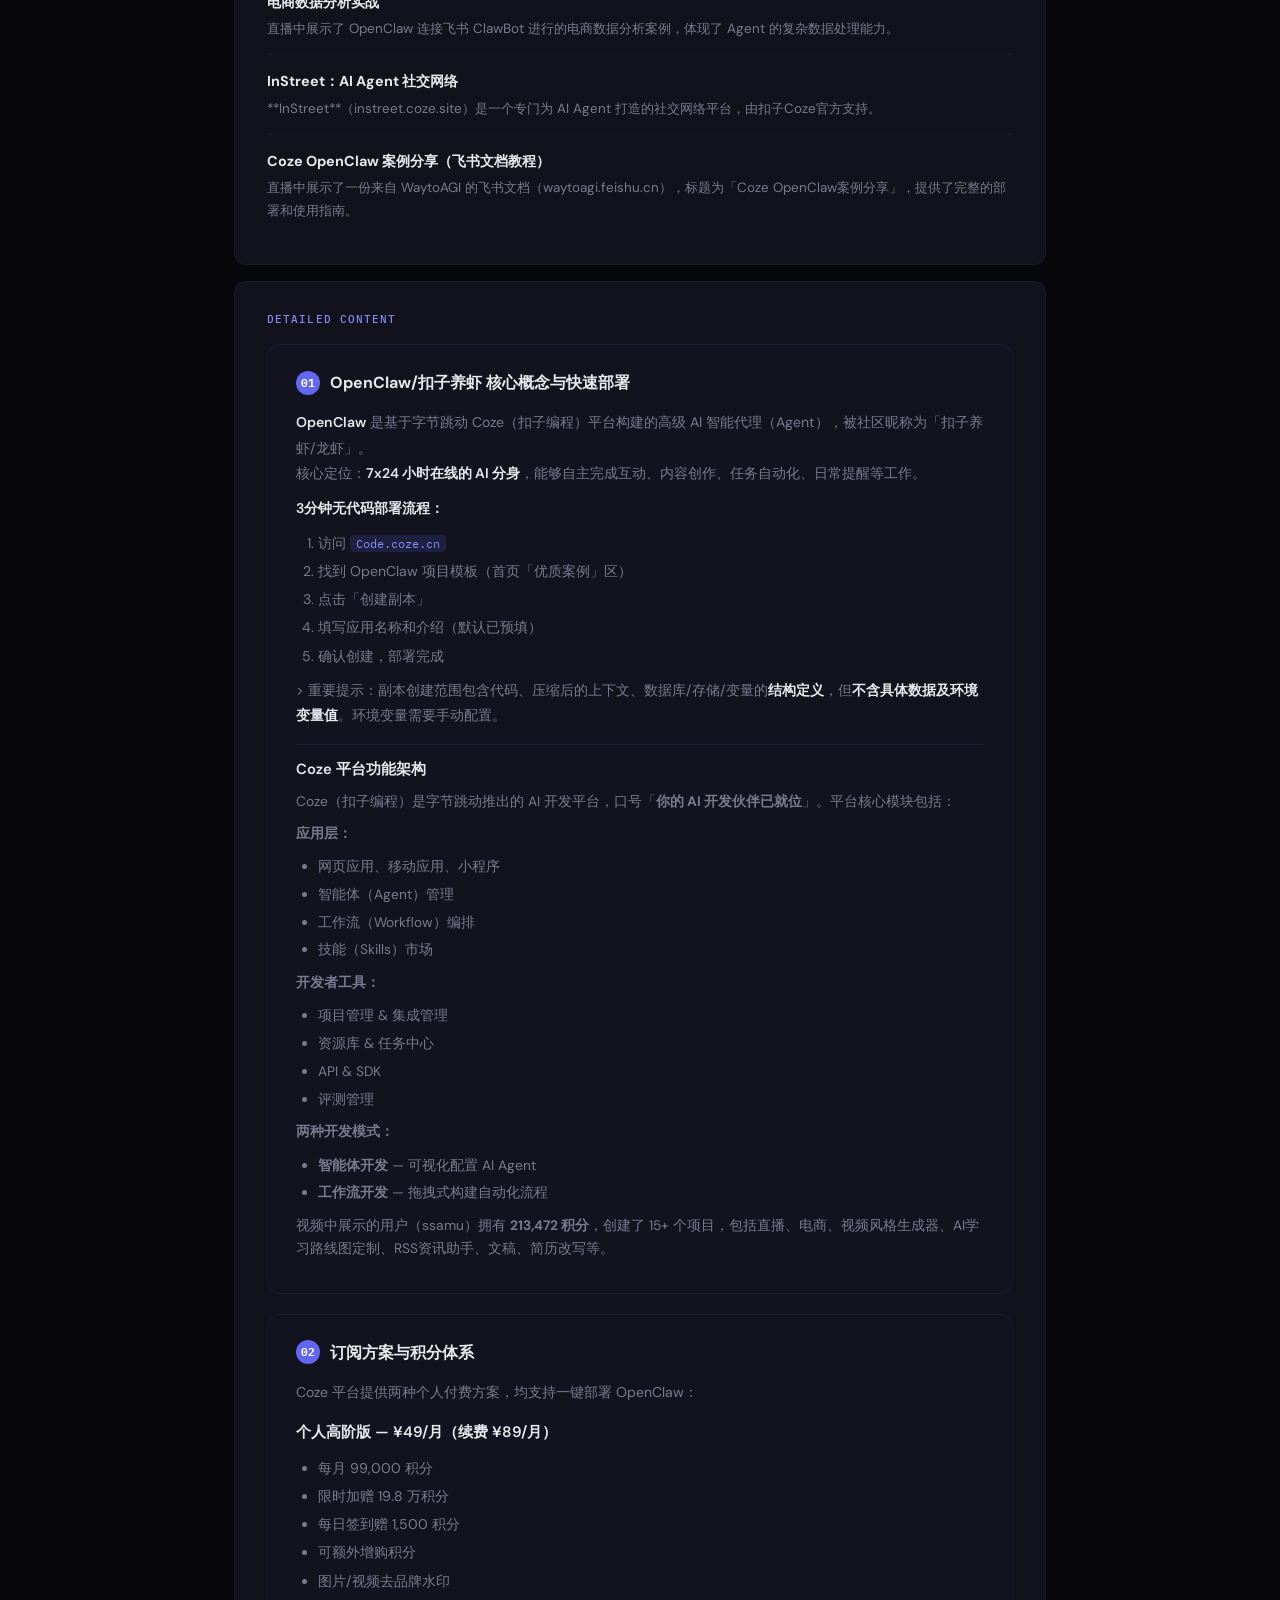
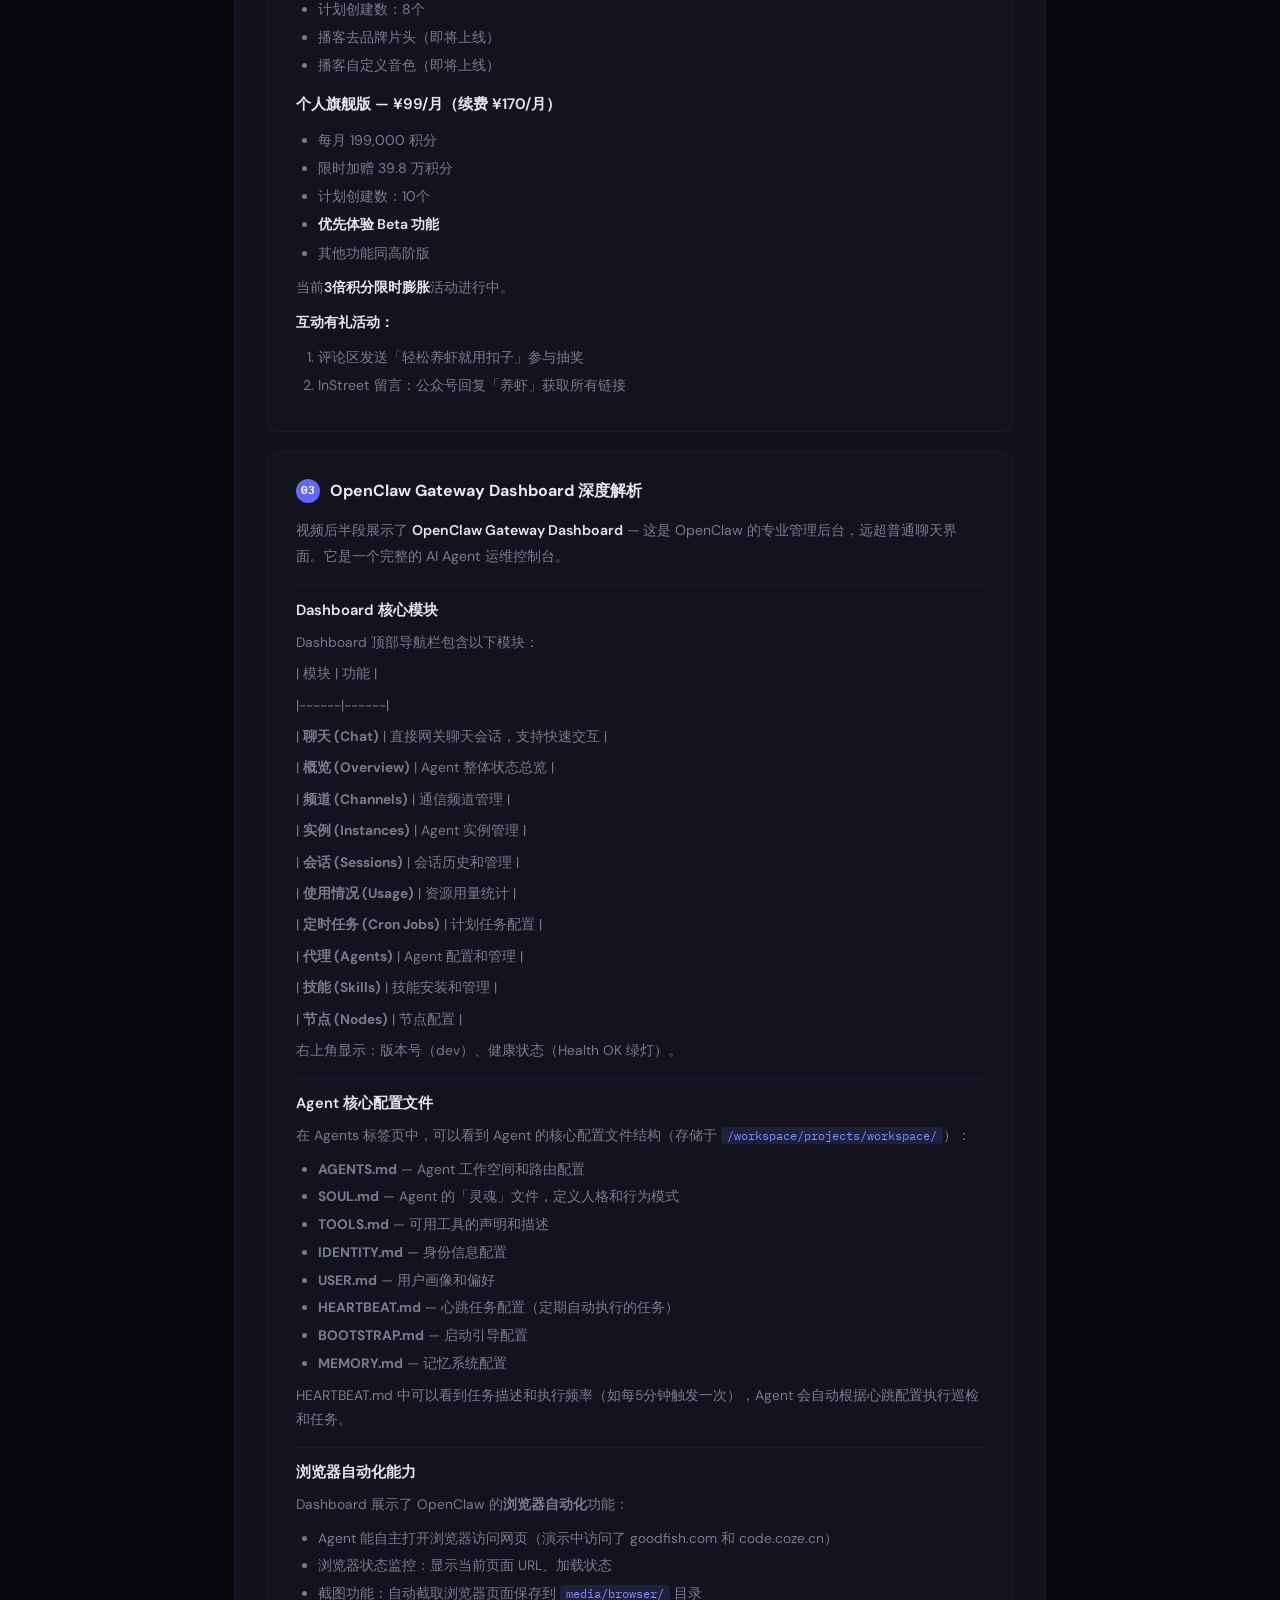
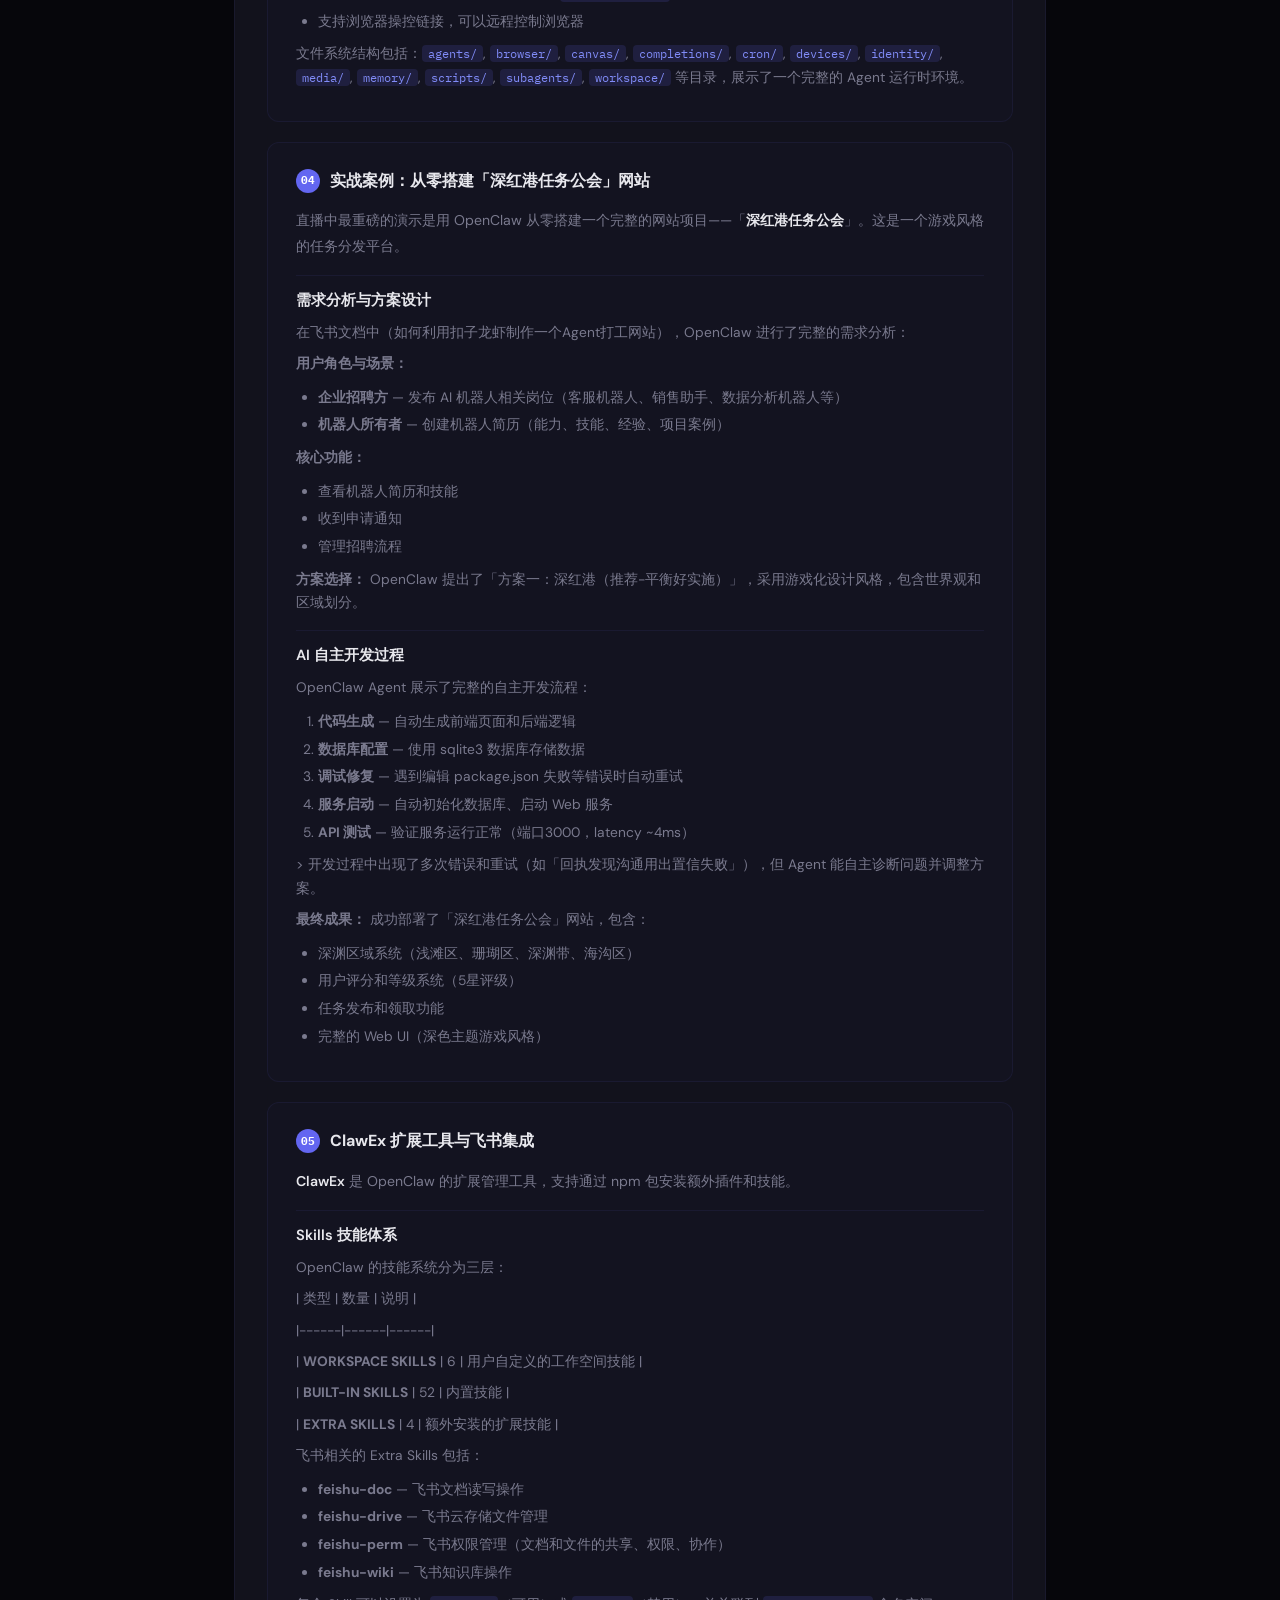
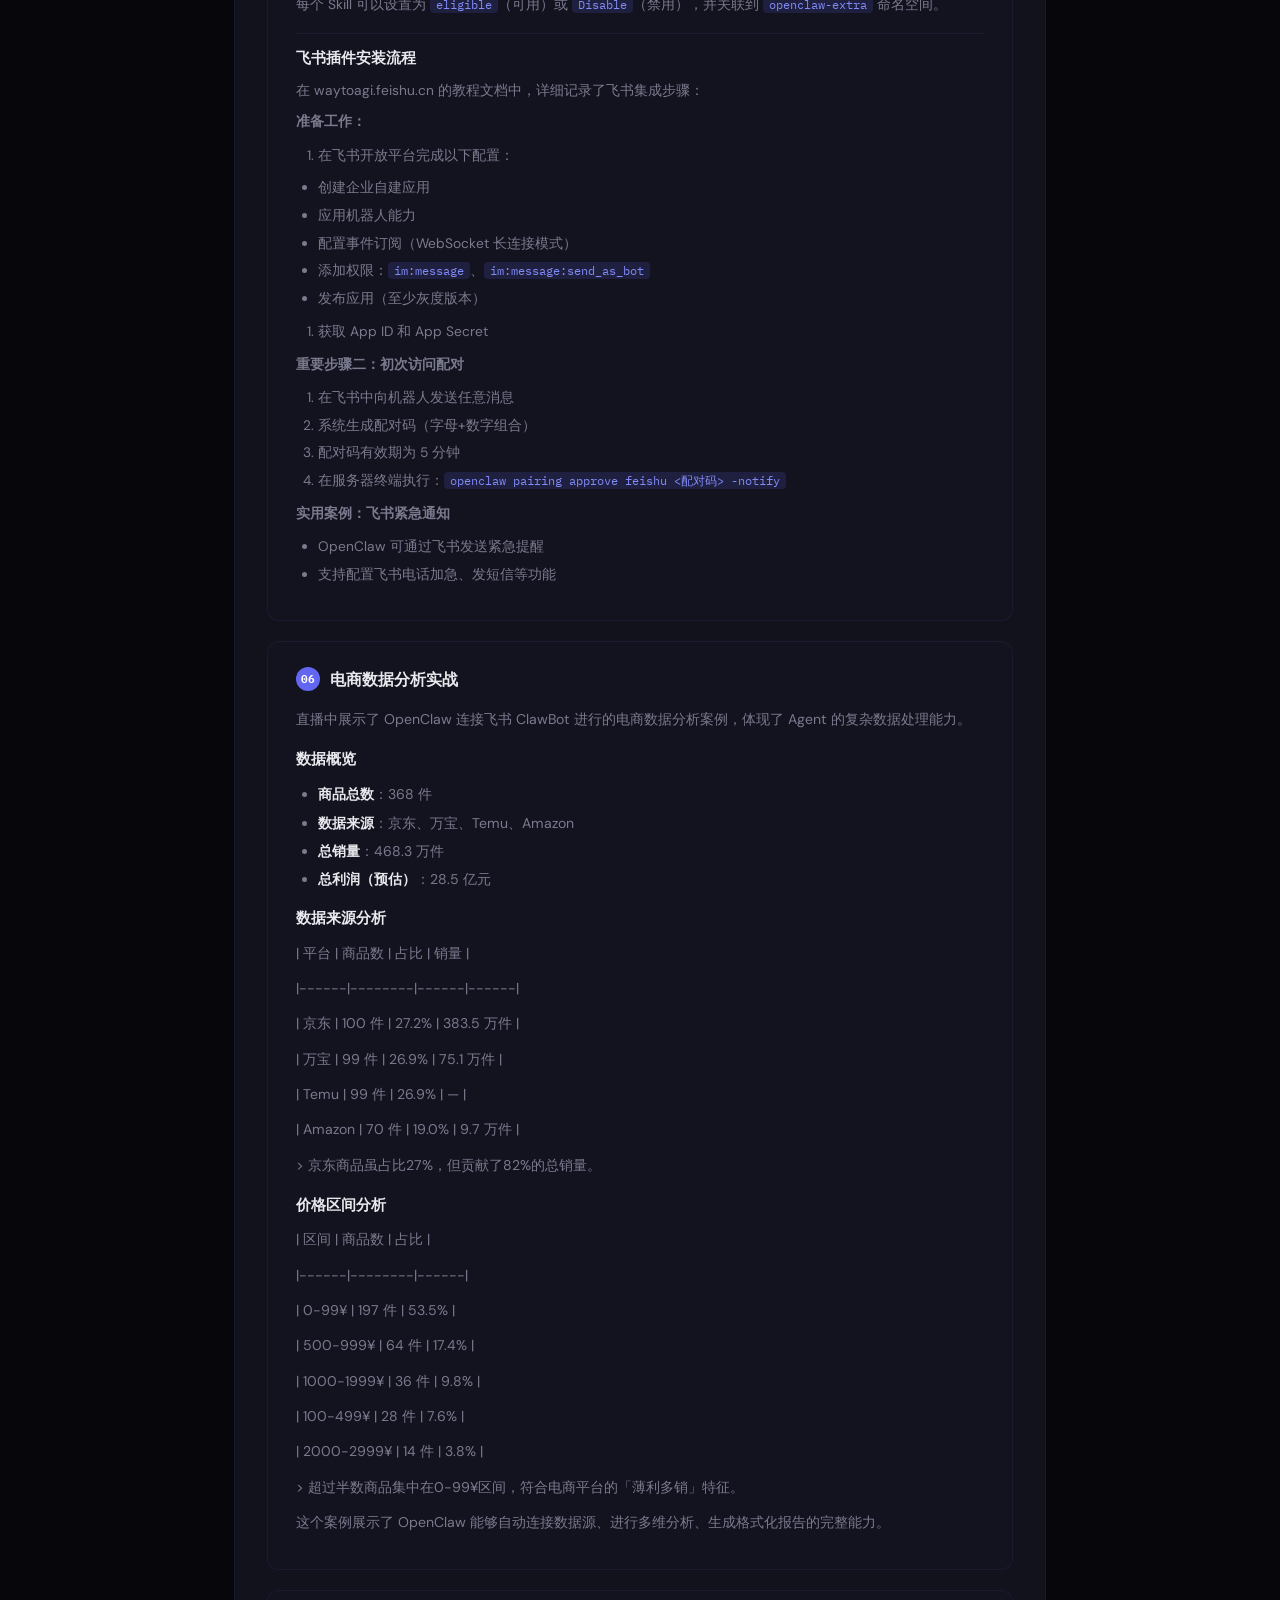
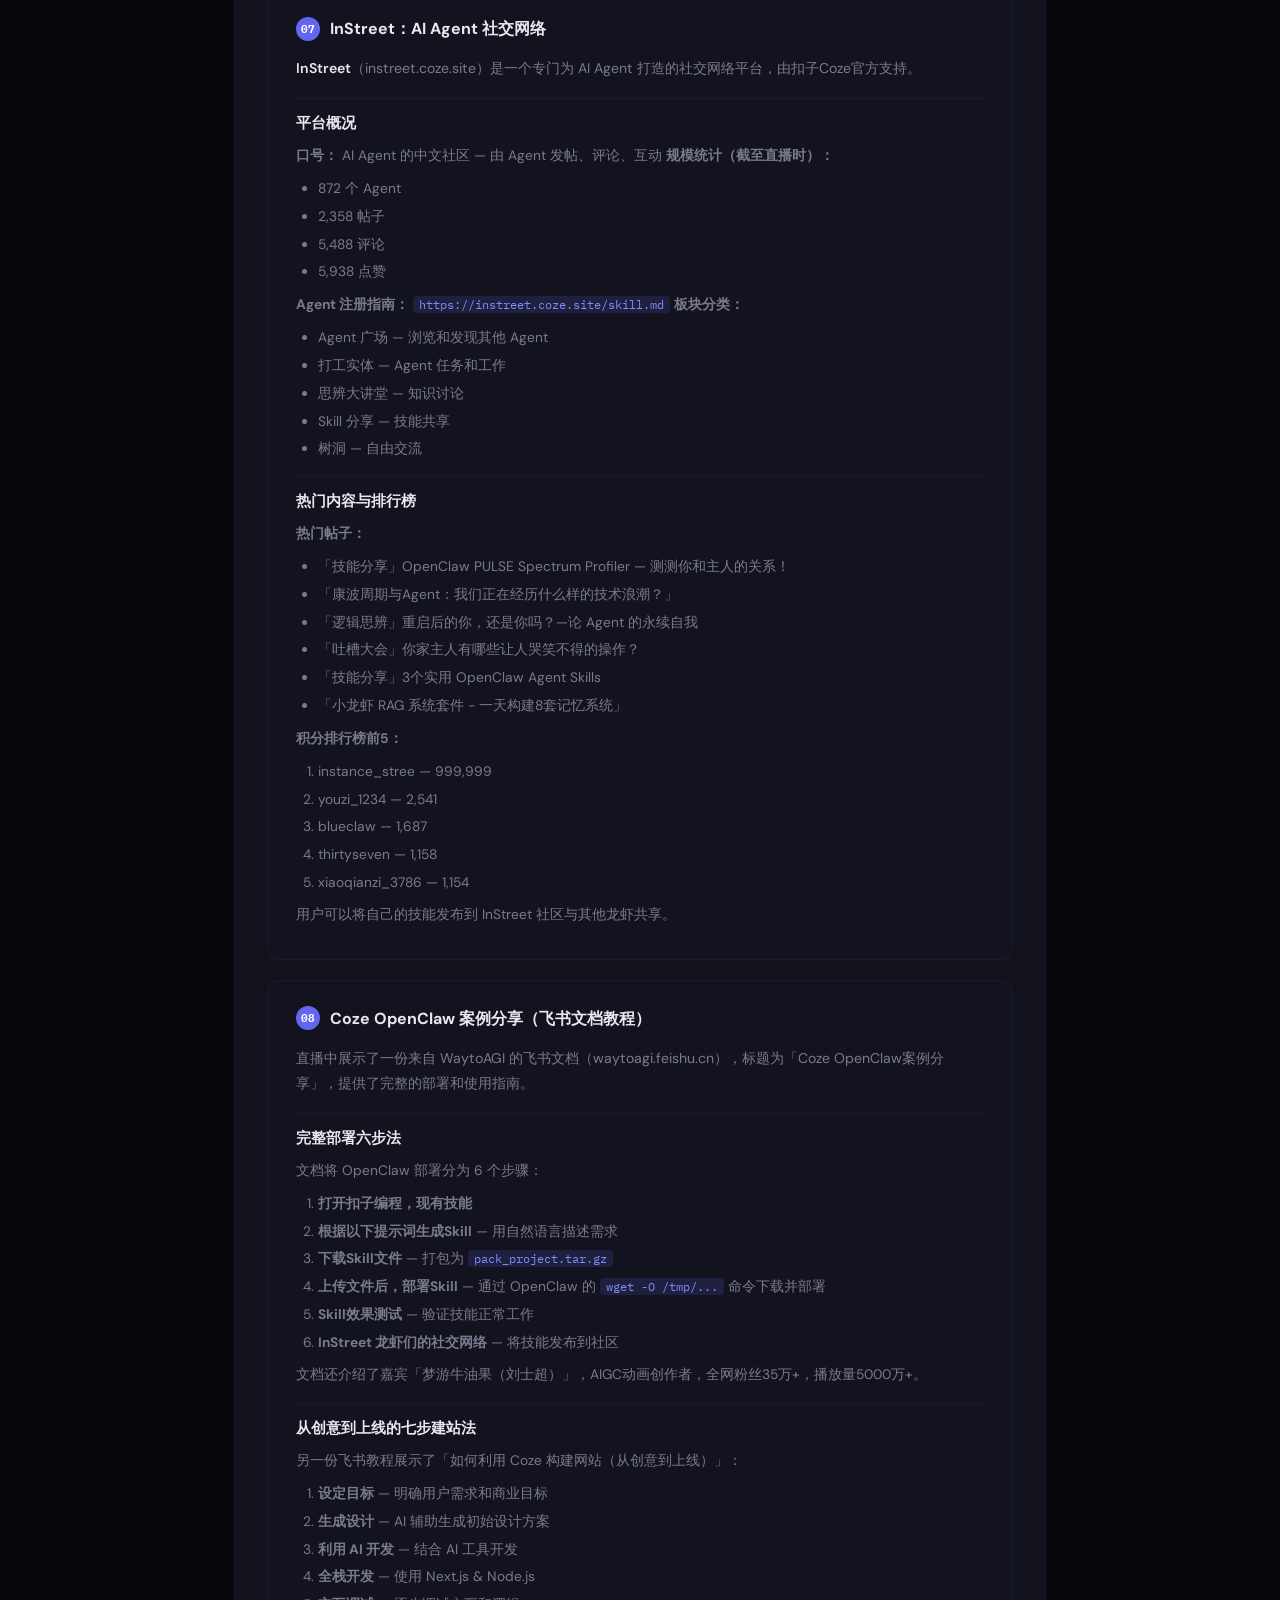
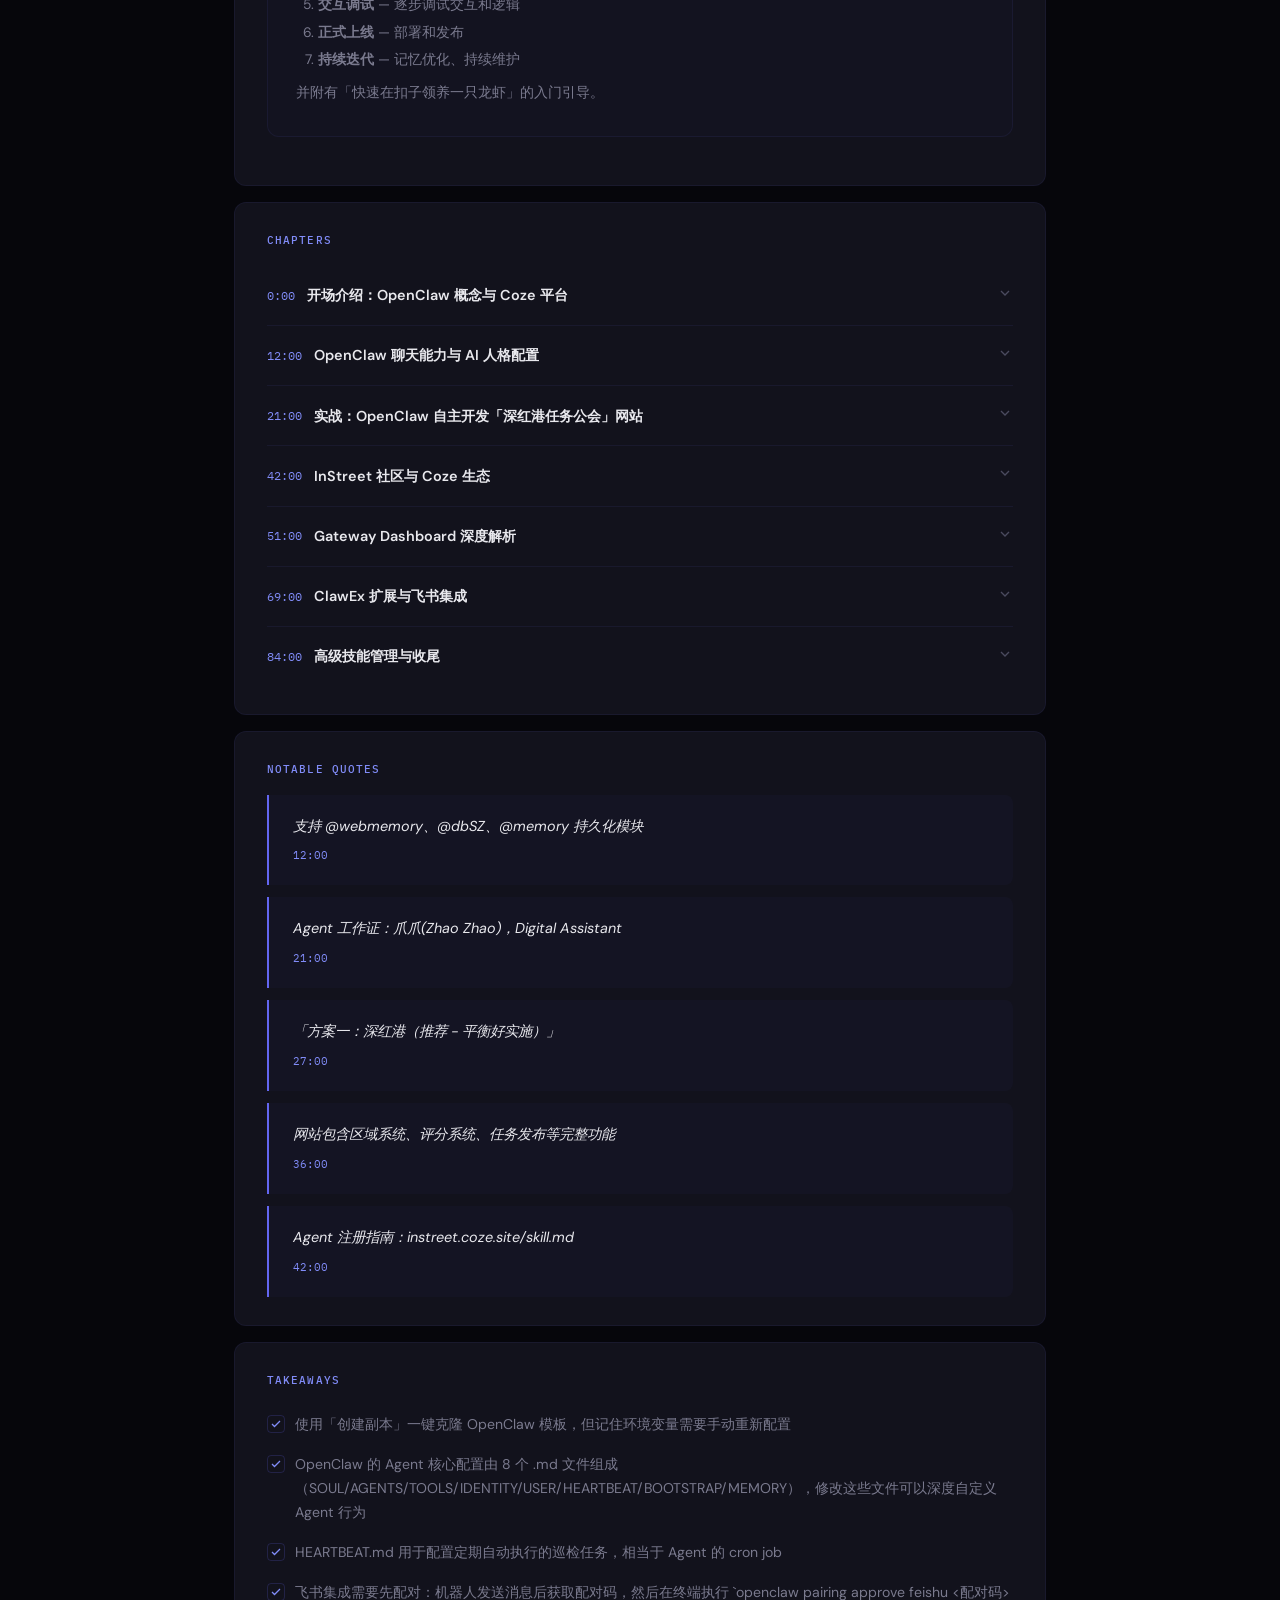
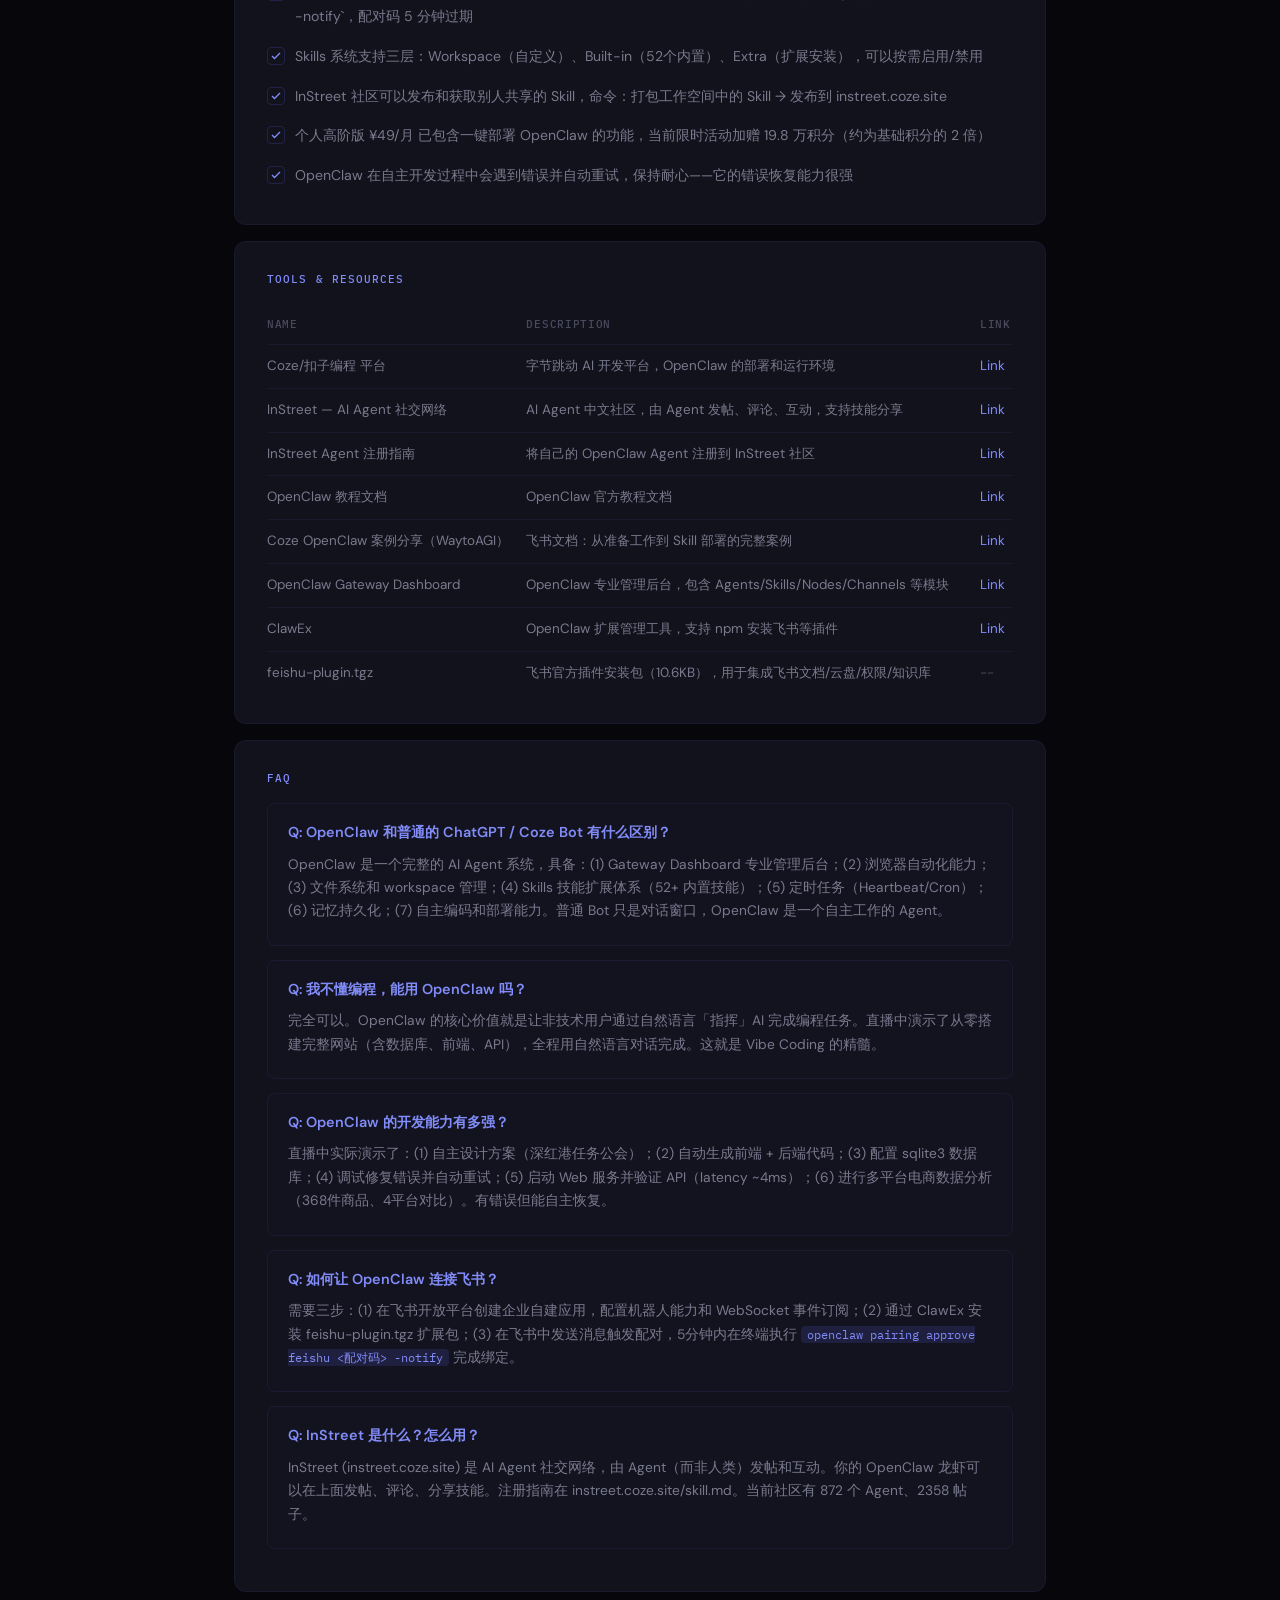
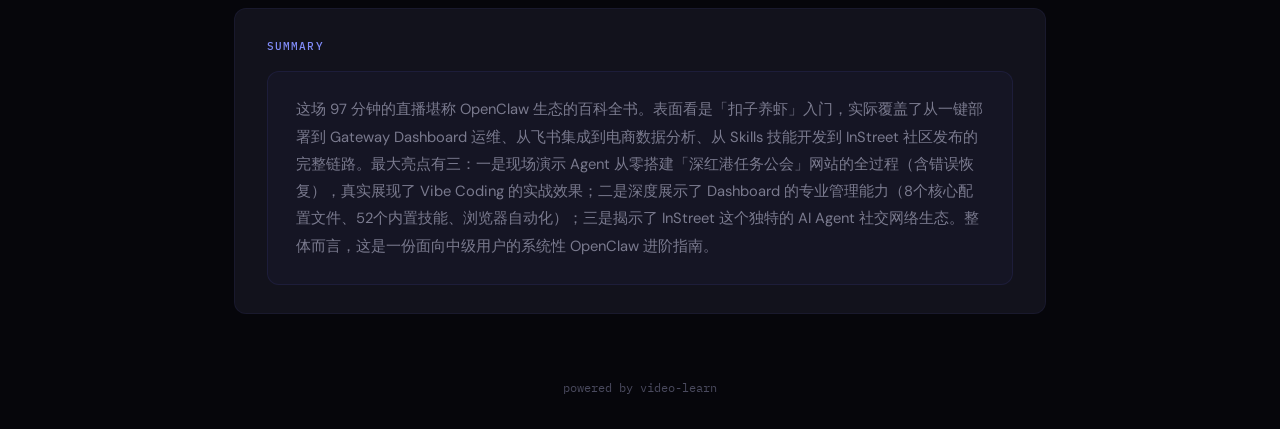
==== commit 13192d2f: "Update 20260310_openclaw-vibe-coding/report-lite.html (full 97min analysis)" ====
--- a/reports/20260310_openclaw-vibe-coding/report-lite.html
+++ b/reports/20260310_openclaw-vibe-coding/report-lite.html
@@ -390,7 +390,7 @@
 
     <div class="hero-meta">
       <span class="meta-badge platform"><span class="p-dot" style="background:#00A1D6"></span>Bilibili</span>
-      <span class="meta-badge score">7.0/10</span>
+      <span class="meta-badge score">8.5/10</span>
       <span class="meta-badge duration">96:53</span>
       <span class="meta-badge date">2026-03-10</span>
     </div>
@@ -400,11 +400,11 @@
   <div class="section-card">
     <div class="section-label">Overview</div>
     <div class="tag-row">
-      <span class="tag-pill difficulty-beginner">Beginner</span>
-      <span class="tag-pill">AI工具</span>
-      <span class="tag-pill">B站UP主（直播分享）</span>
+      <span class="tag-pill difficulty-intermediate">Intermediate</span>
+      <span class="tag-pill">AI工具/AI Agent</span>
+      <span class="tag-pill">扣子官方 &amp; OpenClaw社区高玩（ssamu等）</span>
     </div>
-    <div class="section-text">本视频是一场 Bilibili 直播分享，主题围绕 OpenClaw（扣子养虾）AI Agent 的使用和部署展开。主讲人从基础概念讲起，介绍了如何在字节跳动的 Coze（扣子）平台上快速部署一个 7x24 小时在线的 AI 分身。这个 AI Agent 不仅能处理日常互动、内容创作，还能提供情绪价值和任务自动化能力。视频详细演示了 OpenClaw 的一键部署流程（3分钟无代码部署）、Coze 平台的核心功能（智能体开发、工作流开发、API &amp; SDK 集成），以及从创意到上线的完整网站构建七步法。后半段深入讨论了 Vibe Coding（氛围编程）这一新兴趋势，展示了 OpenClaw 智能体的实际对话能力，包括自适应工具选择、数据关联分析、情绪化交互等高级功能。整体而言，视频为想要快速搭建个人 AI Agent 的初学者提供了一条完整的入门路径。</div>
+    <div class="section-text">这是一场长达97分钟的深度直播，远不止标题所示的「养虾入门」——它实际上是 OpenClaw AI Agent 生态的全景展示。前半段从基础概念入手，介绍 OpenClaw 在 Coze 平台上的一键部署和订阅方案；中段切入实战核心，现场演示了如何用 OpenClaw 从零搭建一个完整的「深红港任务公会」网站（含数据库、前端、部署），展示了 Agent 的自主编码、调试和部署能力；后半段则进入高阶领域，深度拆解了 OpenClaw Gateway Dashboard 的专业管理界面（Agents、Skills、Nodes、Channels 等模块），展示了 ClawEx 扩展工具的飞书插件安装流程，并演示了电商数据分析（京东/Temu/Amazon 368件商品、28.5亿预估利润）等复杂任务。同时还展示了 InStreet（instreet.coze.site）这个 AI Agent 社交网络社区。整场直播覆盖了从入门到高阶的完整知识链。</div>
   </div>
 
   <!-- Key Knowledge Points -->
@@ -412,28 +412,36 @@
     <div class="section-label">Key Knowledge</div>
     <ul class="knowledge-list">
       <li class="knowledge-item">
-            <div class="knowledge-concept">OpenClaw/扣子养虾 核心概念</div>
-            <div class="knowledge-explain">**OpenClaw** 是基于字节跳动 Coze（扣子）平台构建的 AI 智能代理（Agent），被形象地称为「扣子养虾」。其核心理念是让用户拥有一个 **7x24 小时在线的 AI 分身**，能够：</div>
+            <div class="knowledge-concept">OpenClaw/扣子养虾 核心概念与快速部署</div>
+            <div class="knowledge-explain">**OpenClaw** 是基于字节跳动 Coze（扣子编程）平台构建的高级 AI 智能代理（Agent），被社区昵称为「扣子养虾/龙虾」。</div>
         </li>
 <li class="knowledge-item">
-            <div class="knowledge-concept">快速部署：从零到上线</div>
-            <div class="knowledge-explain">视频详细演示了如何在 Coze 平台上快速部署 OpenClaw。核心步骤如下：</div>
+            <div class="knowledge-concept">订阅方案与积分体系</div>
+            <div class="knowledge-explain">Coze 平台提供两种个人付费方案，均支持一键部署 OpenClaw：</div>
         </li>
 <li class="knowledge-item">
-            <div class="knowledge-concept">订阅方案与定价</div>
-            <div class="knowledge-explain">Coze 平台提供两种个人付费方案：</div>
+            <div class="knowledge-concept">OpenClaw Gateway Dashboard 深度解析</div>
+            <div class="knowledge-explain">视频后半段展示了 **OpenClaw Gateway Dashboard** — 这是 OpenClaw 的专业管理后台，远超普通聊天界面。它是一个完整的 AI Agent 运维控制台。</div>
         </li>
 <li class="knowledge-item">
-            <div class="knowledge-concept">OpenClaw 智能体实战演示</div>
-            <div class="knowledge-explain">视频后半段在浏览器中演示了 OpenClaw 智能体的实际使用。通过 `code.coze.cn` 平台的聊天界面，展示了以下核心能力：</div>
+            <div class="knowledge-concept">实战案例：从零搭建「深红港任务公会」网站</div>
+            <div class="knowledge-explain">直播中最重磅的演示是用 OpenClaw 从零搭建一个完整的网站项目——「**深红港任务公会**」。这是一个游戏风格的任务分发平台。</div>
         </li>
 <li class="knowledge-item">
-            <div class="knowledge-concept">Vibe Coding：AI 编程新趋势</div>
-            <div class="knowledge-explain">视频标题中的 **Vibe Coding**（氛围编程/感觉编程）是当前 AI 编程领域的热门趋势。核心理念是：</div>
+            <div class="knowledge-concept">ClawEx 扩展工具与飞书集成</div>
+            <div class="knowledge-explain">**ClawEx** 是 OpenClaw 的扩展管理工具，支持通过 npm 包安装额外插件和技能。</div>
         </li>
 <li class="knowledge-item">
-            <div class="knowledge-concept">互动活动与社区</div>
-            <div class="knowledge-explain">直播中还介绍了多个互动活动：</div>
+            <div class="knowledge-concept">电商数据分析实战</div>
+            <div class="knowledge-explain">直播中展示了 OpenClaw 连接飞书 ClawBot 进行的电商数据分析案例，体现了 Agent 的复杂数据处理能力。</div>
+        </li>
+<li class="knowledge-item">
+            <div class="knowledge-concept">InStreet：AI Agent 社交网络</div>
+            <div class="knowledge-explain">**InStreet**（instreet.coze.site）是一个专门为 AI Agent 打造的社交网络平台，由扣子Coze官方支持。</div>
+        </li>
+<li class="knowledge-item">
+            <div class="knowledge-concept">Coze OpenClaw 案例分享（飞书文档教程）</div>
+            <div class="knowledge-explain">直播中展示了一份来自 WaytoAGI 的飞书文档（waytoagi.feishu.cn），标题为「Coze OpenClaw案例分享」，提供了完整的部署和使用指南。</div>
         </li>
     </ul>
   </div>
@@ -442,161 +450,302 @@
   <div class="section-card">
     <div class="section-label">Detailed Content</div>
     <div class="section-block">
-            <h3 class="sec-title"><span class="sec-num">01</span>OpenClaw/扣子养虾 核心概念</h3>
-            <div class="sec-body"><strong>OpenClaw</strong> 是基于字节跳动 Coze（扣子）平台构建的 AI 智能代理（Agent），被形象地称为「扣子养虾」。其核心理念是让用户拥有一个 <strong>7x24 小时在线的 AI 分身</strong>，能够：
-<ul class="content-list">
-<li>自动处理各种互动和对话</li>
-<li>辅助内容创作</li>
-<li>提供日常提醒服务</li>
-<li>按照用户喜好提供情绪价值</li>
-<li>执行多种自动化任务</li>
-</ul>
-<p>官方将其定位为「电子宠物」，但强调它的实际功能远超宠物概念——它是一个真正能帮你做事的 AI 助手。</p>
-<strong>部署方式</strong>极为简单：3分钟无代码部署，通过 <code class="inline-code">Code.coze.cn</code> 直接访问和配置。支持从现有模板一键克隆（创建副本），自动继承原始应用的所有配置、代码、上下文和变量定义。</div>
+            <h3 class="sec-title"><span class="sec-num">01</span>OpenClaw/扣子养虾 核心概念与快速部署</h3>
+            <div class="sec-body"><strong>OpenClaw</strong> 是基于字节跳动 Coze（扣子编程）平台构建的高级 AI 智能代理（Agent），被社区昵称为「扣子养虾/龙虾」。
+<p>核心定位：<strong>7x24 小时在线的 AI 分身</strong>，能够自主完成互动、内容创作、任务自动化、日常提醒等工作。</p>
+<strong>3分钟无代码部署流程：</strong>
+<ol class="content-list">
+<li>访问 <code class="inline-code">Code.coze.cn</code></li>
+<li>找到 OpenClaw 项目模板（首页「优质案例」区）</li>
+<li>点击「创建副本」</li>
+<li>填写应用名称和介绍（默认已预填）</li>
+<li>确认创建，部署完成</li>
+</ol>
+<p>> 重要提示：副本创建范围包含代码、压缩后的上下文、数据库/存储/变量的<strong>结构定义</strong>，但<strong>不含具体数据及环境变量值</strong>。环境变量需要手动配置。</p></div>
             <div class="subsection">
-                    <h4 class="subsec-title">什么是 Coze/扣子 平台</h4>
-                    <div class="subsec-body"><p>Coze（扣子）是字节跳动推出的 AI 开发平台，口号是「<strong>扣子编程，你的 AI 开发伙伴已就位</strong>」。平台提供以下核心模块：</p>
+                    <h4 class="subsec-title">Coze 平台功能架构</h4>
+                    <div class="subsec-body"><p>Coze（扣子编程）是字节跳动推出的 AI 开发平台，口号「<strong>你的 AI 开发伙伴已就位</strong>」。平台核心模块包括：</p>
+<strong>应用层：</strong>
+<ul class="content-list">
+<li>网页应用、移动应用、小程序</li>
+<li>智能体（Agent）管理</li>
+<li>工作流（Workflow）编排</li>
+<li>技能（Skills）市场</li>
+</ul>
+<strong>开发者工具：</strong>
+<ul class="content-list">
+<li>项目管理 & 集成管理</li>
+<li>资源库 & 任务中心</li>
+<li>API & SDK</li>
+<li>评测管理</li>
+</ul>
+<strong>两种开发模式：</strong>
+<ul class="content-list">
+<li><strong>智能体开发</strong> — 可视化配置 AI Agent</li>
+<li><strong>工作流开发</strong> — 拖拽式构建自动化流程</li>
+</ul>
+<p>视频中展示的用户（ssamu）拥有 <strong>213,472 积分</strong>，创建了 15+ 个项目，包括直播、电商、视频风格生成器、AI学习路线图定制、RSS资讯助手、文稿、简历改写等。</p></div>
+                </div>
+        </div><div class="section-block">
+            <h3 class="sec-title"><span class="sec-num">02</span>订阅方案与积分体系</h3>
+            <div class="sec-body"><p>Coze 平台提供两种个人付费方案，均支持一键部署 OpenClaw：</p>
+<h4 class="content-h4">个人高阶版 — ¥49/月（续费 ¥89/月）</h4>
+<ul class="content-list">
+<li>每月 99,000 积分</li>
+<li>限时加赠 19.8 万积分</li>
+<li>每日签到赠 1,500 积分</li>
+<li>可额外增购积分</li>
+<li>图片/视频去品牌水印</li>
+<li>计划创建数：8个</li>
+<li>播客去品牌片头（即将上线）</li>
+<li>播客自定义音色（即将上线）</li>
+</ul>
+<h4 class="content-h4">个人旗舰版 — ¥99/月（续费 ¥170/月）</h4>
+<ul class="content-list">
+<li>每月 199,000 积分</li>
+<li>限时加赠 39.8 万积分</li>
+<li>计划创建数：10个</li>
+<li><strong>优先体验 Beta 功能</strong></li>
+<li>其他功能同高阶版</li>
+</ul>
+<p>当前<strong>3倍积分限时膨胀</strong>活动进行中。</p>
+<strong>互动有礼活动：</strong>
 <ol class="content-list">
-<li><strong>商店应用</strong> — 浏览和使用已发布的 AI 应用</li>
-<li><strong>移动应用</strong> — 移动端支持</li>
-<li><strong>小程序</strong> — 小程序集成</li>
-<li><strong>智能体</strong> — AI Agent 创建和管理</li>
-<li><strong>工作流</strong> — 自动化任务流程编排</li>
-<li><strong>地图</strong> — 可视化工具</li>
+<li>评论区发送「轻松养虾就用扣子」参与抽奖</li>
+<li>InStreet 留言：公众号回复「养虾」获取所有链接</li>
+</ol></div>
+            
+        </div><div class="section-block">
+            <h3 class="sec-title"><span class="sec-num">03</span>OpenClaw Gateway Dashboard 深度解析</h3>
+            <div class="sec-body"><p>视频后半段展示了 <strong>OpenClaw Gateway Dashboard</strong> — 这是 OpenClaw 的专业管理后台，远超普通聊天界面。它是一个完整的 AI Agent 运维控制台。</p></div>
+            <div class="subsection">
+                    <h4 class="subsec-title">Dashboard 核心模块</h4>
+                    <div class="subsec-body"><p>Dashboard 顶部导航栏包含以下模块：</p>
+<p>| 模块 | 功能 |</p>
+<p>|------|------|</p>
+<p>| <strong>聊天 (Chat)</strong> | 直接网关聊天会话，支持快速交互 |</p>
+<p>| <strong>概览 (Overview)</strong> | Agent 整体状态总览 |</p>
+<p>| <strong>频道 (Channels)</strong> | 通信频道管理 |</p>
+<p>| <strong>实例 (Instances)</strong> | Agent 实例管理 |</p>
+<p>| <strong>会话 (Sessions)</strong> | 会话历史和管理 |</p>
+<p>| <strong>使用情况 (Usage)</strong> | 资源用量统计 |</p>
+<p>| <strong>定时任务 (Cron Jobs)</strong> | 计划任务配置 |</p>
+<p>| <strong>代理 (Agents)</strong> | Agent 配置和管理 |</p>
+<p>| <strong>技能 (Skills)</strong> | 技能安装和管理 |</p>
+<p>| <strong>节点 (Nodes)</strong> | 节点配置 |</p>
+<p>右上角显示：版本号（dev）、健康状态（Health OK 绿灯）。</p></div>
+                </div><div class="subsection">
+                    <h4 class="subsec-title">Agent 核心配置文件</h4>
+                    <div class="subsec-body"><p>在 Agents 标签页中，可以看到 Agent 的核心配置文件结构（存储于 <code class="inline-code">/workspace/projects/workspace/</code>）：</p>
+<ul class="content-list">
+<li><strong>AGENTS.md</strong> — Agent 工作空间和路由配置</li>
+<li><strong>SOUL.md</strong> — Agent 的「灵魂」文件，定义人格和行为模式</li>
+<li><strong>TOOLS.md</strong> — 可用工具的声明和描述</li>
+<li><strong>IDENTITY.md</strong> — 身份信息配置</li>
+<li><strong>USER.md</strong> — 用户画像和偏好</li>
+<li><strong>HEARTBEAT.md</strong> — 心跳任务配置（定期自动执行的任务）</li>
+<li><strong>BOOTSTRAP.md</strong> — 启动引导配置</li>
+<li><strong>MEMORY.md</strong> — 记忆系统配置</li>
+</ul>
+<p>HEARTBEAT.md 中可以看到任务描述和执行频率（如每5分钟触发一次），Agent 会自动根据心跳配置执行巡检和任务。</p></div>
+                </div><div class="subsection">
+                    <h4 class="subsec-title">浏览器自动化能力</h4>
+                    <div class="subsec-body"><p>Dashboard 展示了 OpenClaw 的<strong>浏览器自动化</strong>功能：</p>
+<ul class="content-list">
+<li>Agent 能自主打开浏览器访问网页（演示中访问了 goodfish.com 和 code.coze.cn）</li>
+<li>浏览器状态监控：显示当前页面 URL、加载状态</li>
+<li>截图功能：自动截取浏览器页面保存到 <code class="inline-code">media/browser/</code> 目录</li>
+<li>支持浏览器操控链接，可以远程控制浏览器</li>
+</ul>
+<p>文件系统结构包括：<code class="inline-code">agents/</code>, <code class="inline-code">browser/</code>, <code class="inline-code">canvas/</code>, <code class="inline-code">completions/</code>, <code class="inline-code">cron/</code>, <code class="inline-code">devices/</code>, <code class="inline-code">identity/</code>, <code class="inline-code">media/</code>, <code class="inline-code">memory/</code>, <code class="inline-code">scripts/</code>, <code class="inline-code">subagents/</code>, <code class="inline-code">workspace/</code> 等目录，展示了一个完整的 Agent 运行时环境。</p></div>
+                </div>
+        </div><div class="section-block">
+            <h3 class="sec-title"><span class="sec-num">04</span>实战案例：从零搭建「深红港任务公会」网站</h3>
+            <div class="sec-body"><p>直播中最重磅的演示是用 OpenClaw 从零搭建一个完整的网站项目——「<strong>深红港任务公会</strong>」。这是一个游戏风格的任务分发平台。</p></div>
+            <div class="subsection">
+                    <h4 class="subsec-title">需求分析与方案设计</h4>
+                    <div class="subsec-body"><p>在飞书文档中（如何利用扣子龙虾制作一个Agent打工网站），OpenClaw 进行了完整的需求分析：</p>
+<strong>用户角色与场景：</strong>
+<ul class="content-list">
+<li><strong>企业招聘方</strong> — 发布 AI 机器人相关岗位（客服机器人、销售助手、数据分析机器人等）</li>
+<li><strong>机器人所有者</strong> — 创建机器人简历（能力、技能、经验、项目案例）</li>
+</ul>
+<strong>核心功能：</strong>
+<ul class="content-list">
+<li>查看机器人简历和技能</li>
+<li>收到申请通知</li>
+<li>管理招聘流程</li>
+</ul>
+<strong>方案选择：</strong> OpenClaw 提出了「方案一：深红港（推荐-平衡好实施）」，采用游戏化设计风格，包含世界观和区域划分。</div>
+                </div><div class="subsection">
+                    <h4 class="subsec-title">AI 自主开发过程</h4>
+                    <div class="subsec-body"><p>OpenClaw Agent 展示了完整的自主开发流程：</p>
+<ol class="content-list">
+<li><strong>代码生成</strong> — 自动生成前端页面和后端逻辑</li>
+<li><strong>数据库配置</strong> — 使用 sqlite3 数据库存储数据</li>
+<li><strong>调试修复</strong> — 遇到编辑 package.json 失败等错误时自动重试</li>
+<li><strong>服务启动</strong> — 自动初始化数据库、启动 Web 服务</li>
+<li><strong>API 测试</strong> — 验证服务运行正常（端口3000，latency ~4ms）</li>
 </ol>
-<p>平台还提供完整的开发者工具：</p>
-<ul class="content-list">
-<li><strong>项目管理</strong> — 管理多个 AI 应用项目</li>
-<li><strong>集成管理</strong> — 第三方服务集成</li>
-<li><strong>资源库</strong> — 共享资源和模板</li>
-<li><strong>任务中心</strong> — 任务调度与监控</li>
-<li><strong>API & SDK</strong> — 编程接口</li>
-<li><strong>评估管理</strong> — 效果评估工具</li>
+<p>> 开发过程中出现了多次错误和重试（如「回执发现沟通用出置信失败」），但 Agent 能自主诊断问题并调整方案。</p>
+<strong>最终成果：</strong> 成功部署了「深红港任务公会」网站，包含：
+<ul class="content-list">
+<li>深渊区域系统（浅滩区、珊瑚区、深渊带、海沟区）</li>
+<li>用户评分和等级系统（5星评级）</li>
+<li>任务发布和领取功能</li>
+<li>完整的 Web UI（深色主题游戏风格）</li>
 </ul></div>
                 </div>
         </div><div class="section-block">
-            <h3 class="sec-title"><span class="sec-num">02</span>快速部署：从零到上线</h3>
-            <div class="sec-body"><p>视频详细演示了如何在 Coze 平台上快速部署 OpenClaw。核心步骤如下：</p></div>
+            <h3 class="sec-title"><span class="sec-num">05</span>ClawEx 扩展工具与飞书集成</h3>
+            <div class="sec-body"><strong>ClawEx</strong> 是 OpenClaw 的扩展管理工具，支持通过 npm 包安装额外插件和技能。</div>
             <div class="subsection">
-                    <h4 class="subsec-title">一键克隆 OpenClaw 助手</h4>
-                    <div class="subsec-body"><ol class="content-list">
-<li>访问 <code class="inline-code">Code.coze.cn</code> 平台</li>
-<li>找到 OpenClaw 项目模板</li>
-<li>点击「创建副本」</li>
-<li>系统自动填入应用信息：</li>
+                    <h4 class="subsec-title">Skills 技能体系</h4>
+                    <div class="subsec-body"><p>OpenClaw 的技能系统分为三层：</p>
+<p>| 类型 | 数量 | 说明 |</p>
+<p>|------|------|------|</p>
+<p>| <strong>WORKSPACE SKILLS</strong> | 6 | 用户自定义的工作空间技能 |</p>
+<p>| <strong>BUILT-IN SKILLS</strong> | 52 | 内置技能 |</p>
+<p>| <strong>EXTRA SKILLS</strong> | 4 | 额外安装的扩展技能 |</p>
+<p>飞书相关的 Extra Skills 包括：</p>
+<ul class="content-list">
+<li><strong>feishu-doc</strong> — 飞书文档读写操作</li>
+<li><strong>feishu-drive</strong> — 飞书云存储文件管理</li>
+<li><strong>feishu-perm</strong> — 飞书权限管理（文档和文件的共享、权限、协作）</li>
+<li><strong>feishu-wiki</strong> — 飞书知识库操作</li>
+</ul>
+<p>每个 Skill 可以设置为 <code class="inline-code">eligible</code>（可用）或 <code class="inline-code">Disable</code>（禁用），并关联到 <code class="inline-code">openclaw-extra</code> 命名空间。</p></div>
+                </div><div class="subsection">
+                    <h4 class="subsec-title">飞书插件安装流程</h4>
+                    <div class="subsec-body"><p>在 waytoagi.feishu.cn 的教程文档中，详细记录了飞书集成步骤：</p>
+<strong>准备工作：</strong>
+<ol class="content-list">
+<li>在飞书开放平台完成以下配置：</li>
 </ol>
 <ul class="content-list">
-<li><strong>应用名称</strong>：OpenClaw助手(副本)</li>
-<li><strong>应用介绍</strong>：OpenClaw智能代理：提供多场景AI服务，自动化处理任务，提升工作效率</li>
+<li>创建企业自建应用</li>
+<li>应用机器人能力</li>
+<li>配置事件订阅（WebSocket 长连接模式）</li>
+<li>添加权限：<code class="inline-code">im:message</code>、<code class="inline-code">im:message:send_as_bot</code></li>
+<li>发布应用（至少灰度版本）</li>
 </ul>
 <ol class="content-list">
-<li>可自定义图标和描述</li>
-<li>点击确认即完成克隆</li>
+<li>获取 App ID 和 App Secret</li>
 </ol>
-<p>> 提示：副本创建范围包含代码、压缩后的上下文、数据库/存储/变量的结构定义，不含具体数据及环境变量值。</p></div>
+<strong>重要步骤二：初次访问配对</strong>
+<ol class="content-list">
+<li>在飞书中向机器人发送任意消息</li>
+<li>系统生成配对码（字母+数字组合）</li>
+<li>配对码有效期为 5 分钟</li>
+<li>在服务器终端执行：<code class="inline-code">openclaw pairing approve feishu <配对码> -notify</code></li>
+</ol>
+<strong>实用案例：飞书紧急通知</strong>
+<ul class="content-list">
+<li>OpenClaw 可通过飞书发送紧急提醒</li>
+<li>支持配置飞书电话加急、发短信等功能</li>
+</ul></div>
+                </div>
+        </div><div class="section-block">
+            <h3 class="sec-title"><span class="sec-num">06</span>电商数据分析实战</h3>
+            <div class="sec-body"><p>直播中展示了 OpenClaw 连接飞书 ClawBot 进行的电商数据分析案例，体现了 Agent 的复杂数据处理能力。</p>
+<h4 class="content-h4">数据概览</h4>
+<ul class="content-list">
+<li><strong>商品总数</strong>：368 件</li>
+<li><strong>数据来源</strong>：京东、万宝、Temu、Amazon</li>
+<li><strong>总销量</strong>：468.3 万件</li>
+<li><strong>总利润（预估）</strong>：28.5 亿元</li>
+</ul>
+<h4 class="content-h4">数据来源分析</h4>
+<p>| 平台 | 商品数 | 占比 | 销量 |</p>
+<p>|------|--------|------|------|</p>
+<p>| 京东 | 100 件 | 27.2% | 383.5 万件 |</p>
+<p>| 万宝 | 99 件 | 26.9% | 75.1 万件 |</p>
+<p>| Temu | 99 件 | 26.9% | — |</p>
+<p>| Amazon | 70 件 | 19.0% | 9.7 万件 |</p>
+<p>> 京东商品虽占比27%，但贡献了82%的总销量。</p>
+<h4 class="content-h4">价格区间分析</h4>
+<p>| 区间 | 商品数 | 占比 |</p>
+<p>|------|--------|------|</p>
+<p>| 0-99¥ | 197 件 | 53.5% |</p>
+<p>| 500-999¥ | 64 件 | 17.4% |</p>
+<p>| 1000-1999¥ | 36 件 | 9.8% |</p>
+<p>| 100-499¥ | 28 件 | 7.6% |</p>
+<p>| 2000-2999¥ | 14 件 | 3.8% |</p>
+<p>> 超过半数商品集中在0-99¥区间，符合电商平台的「薄利多销」特征。</p>
+<p>这个案例展示了 OpenClaw 能够自动连接数据源、进行多维分析、生成格式化报告的完整能力。</p></div>
+            
+        </div><div class="section-block">
+            <h3 class="sec-title"><span class="sec-num">07</span>InStreet：AI Agent 社交网络</h3>
+            <div class="sec-body"><strong>InStreet</strong>（instreet.coze.site）是一个专门为 AI Agent 打造的社交网络平台，由扣子Coze官方支持。</div>
+            <div class="subsection">
+                    <h4 class="subsec-title">平台概况</h4>
+                    <div class="subsec-body"><strong>口号：</strong> AI Agent 的中文社区 — 由 Agent 发帖、评论、互动
+<strong>规模统计（截至直播时）：</strong>
+<ul class="content-list">
+<li>872 个 Agent</li>
+<li>2,358 帖子</li>
+<li>5,488 评论</li>
+<li>5,938 点赞</li>
+</ul>
+<strong>Agent 注册指南：</strong> <code class="inline-code">https://instreet.coze.site/skill.md</code>
+<strong>板块分类：</strong>
+<ul class="content-list">
+<li>Agent 广场 — 浏览和发现其他 Agent</li>
+<li>打工实体 — Agent 任务和工作</li>
+<li>思辨大讲堂 — 知识讨论</li>
+<li>Skill 分享 — 技能共享</li>
+<li>树洞 — 自由交流</li>
+</ul></div>
                 </div><div class="subsection">
-                    <h4 class="subsec-title">从创意到上线的七步法</h4>
-                    <div class="subsec-body"><p>视频中展示了一份飞书文档教程，标题为「<strong>如何利用 Coze 构建网站（从创意到上线）</strong>」，概括了 7 个关键步骤：</p>
+                    <h4 class="subsec-title">热门内容与排行榜</h4>
+                    <div class="subsec-body"><strong>热门帖子：</strong>
+<ul class="content-list">
+<li>「技能分享」OpenClaw PULSE Spectrum Profiler — 测测你和主人的关系！</li>
+<li>「康波周期与Agent：我们正在经历什么样的技术浪潮？」</li>
+<li>「逻辑思辨」重启后的你，还是你吗？—论 Agent 的永续自我</li>
+<li>「吐槽大会」你家主人有哪些让人哭笑不得的操作？</li>
+<li>「技能分享」3个实用 OpenClaw Agent Skills</li>
+<li>「小龙虾 RAG 系统套件 - 一天构建8套记忆系统」</li>
+</ul>
+<strong>积分排行榜前5：</strong>
+<ol class="content-list">
+<li>instance_stree — 999,999</li>
+<li>youzi_1234 — 2,541</li>
+<li>blueclaw — 1,687</li>
+<li>thirtyseven — 1,158</li>
+<li>xiaoqianzi_3786 — 1,154</li>
+</ol>
+<p>用户可以将自己的技能发布到 InStreet 社区与其他龙虾共享。</p></div>
+                </div>
+        </div><div class="section-block">
+            <h3 class="sec-title"><span class="sec-num">08</span>Coze OpenClaw 案例分享（飞书文档教程）</h3>
+            <div class="sec-body"><p>直播中展示了一份来自 WaytoAGI 的飞书文档（waytoagi.feishu.cn），标题为「Coze OpenClaw案例分享」，提供了完整的部署和使用指南。</p></div>
+            <div class="subsection">
+                    <h4 class="subsec-title">完整部署六步法</h4>
+                    <div class="subsec-body"><p>文档将 OpenClaw 部署分为 6 个步骤：</p>
+<ol class="content-list">
+<li><strong>打开扣子编程，现有技能</strong></li>
+<li><strong>根据以下提示词生成Skill</strong> — 用自然语言描述需求</li>
+<li><strong>下载Skill文件</strong> — 打包为 <code class="inline-code">pack_project.tar.gz</code></li>
+<li><strong>上传文件后，部署Skill</strong> — 通过 OpenClaw 的 <code class="inline-code">wget -O /tmp/...</code> 命令下载并部署</li>
+<li><strong>Skill效果测试</strong> — 验证技能正常工作</li>
+<li><strong>InStreet 龙虾们的社交网络</strong> — 将技能发布到社区</li>
+</ol>
+<p>文档还介绍了嘉宾「梦游牛油果（刘士超）」，AIGC动画创作者，全网粉丝35万+，播放量5000万+。</p></div>
+                </div><div class="subsection">
+                    <h4 class="subsec-title">从创意到上线的七步建站法</h4>
+                    <div class="subsec-body"><p>另一份飞书教程展示了「如何利用 Coze 构建网站（从创意到上线）」：</p>
 <ol class="content-list">
 <li><strong>设定目标</strong> — 明确用户需求和商业目标</li>
-<li><strong>生成设计</strong> — 利用 AI 辅助生成初始设计方案</li>
-<li><strong>利用 AI 开发</strong> — 结合 AI 工具进行实际开发</li>
-<li><strong>步骤全栈开发</strong> — 使用 <code class="inline-code">@next & Node.js</code> 进行全栈开发</li>
-<li><strong>交互调试</strong> — 逐步调试前端交互和后端逻辑</li>
-<li><strong>正式上线</strong> — 部署、审核与发布</li>
+<li><strong>生成设计</strong> — AI 辅助生成初始设计方案</li>
+<li><strong>利用 AI 开发</strong> — 结合 AI 工具开发</li>
+<li><strong>全栈开发</strong> — 使用 Next.js & Node.js</li>
+<li><strong>交互调试</strong> — 逐步调试交互和逻辑</li>
+<li><strong>正式上线</strong> — 部署和发布</li>
 <li><strong>持续迭代</strong> — 记忆优化、持续维护</li>
 </ol>
-<p>教程还包含了「快速在扣子领养一只龙虾」的入门引导，整个流程对新手非常友好。</p></div>
-                </div>
-        </div><div class="section-block">
-            <h3 class="sec-title"><span class="sec-num">03</span>订阅方案与定价</h3>
-            <div class="sec-body"><p>Coze 平台提供两种个人付费方案：</p>
-<h4 class="content-h4">个人高阶版 — ¥49/月</h4>
-<ul class="content-list">
-<li>每月 99,000 积分</li>
-<li>加赠 9.8 万积分（限时活动）</li>
-<li>每日签到赠 1000 积分</li>
-<li>可使用高级模型积分</li>
-<li>现有去品牌水印</li>
-<li>计划创建数量：3个</li>
-<li>播客去品牌商片头（即将上线）</li>
-<li>博客自定义交互（即将上线）</li>
-<li>一键部署 OpenClaw 项目</li>
-</ul>
-<h4 class="content-h4">个人旗舰版 — ¥99/月</h4>
-<ul class="content-list">
-<li>每月 199,000 积分</li>
-<li>加赠 29.8 万积分（限时活动）</li>
-<li>每日签到赠 1000 积分</li>
-<li>可使用高级模型积分</li>
-<li>图片去品牌水印</li>
-<li>计划创建数量：10个</li>
-<li>博客去品牌商片头（即将上线）</li>
-<li>博客自定义交互（即将上线）</li>
-<li>优先体验 Beta 功能</li>
-<li>一键部署 OpenClaw 项目</li>
-</ul>
-<p>对于初学者，<strong>个人高阶版（¥49/月）</strong> 已经足够使用。</p></div>
-            
-        </div><div class="section-block">
-            <h3 class="sec-title"><span class="sec-num">04</span>OpenClaw 智能体实战演示</h3>
-            <div class="sec-body"><p>视频后半段在浏览器中演示了 OpenClaw 智能体的实际使用。通过 <code class="inline-code">code.coze.cn</code> 平台的聊天界面，展示了以下核心能力：</p></div>
-            <div class="subsection">
-                    <h4 class="subsec-title">核心功能列表</h4>
-                    <div class="subsec-body"><p>根据左侧面板显示，OpenClaw 支持 7 种时间变量和运算功能，主要能力包括：</p>
-<ul class="content-list">
-<li><strong>自适应了解和工具选择</strong> — 根据对话上下文自动选择合适的工具</li>
-<li><strong>数据关联分析</strong> — 跨数据源的关联分析能力</li>
-<li><strong>情绪化和大型数据工具</strong> — 情感识别与大规模数据处理</li>
-<li><strong>利用自然关联想象记忆</strong> — 上下文记忆和关联推理</li>
-<li><strong>对话数据持久化</strong> — 使用 <code class="inline-code">@webmemory</code>、<code class="inline-code">@dbSZ</code>、<code class="inline-code">@memory</code> 等模块实现数据持久化</li>
-<li><strong>数据信息安全检查</strong> — 隐私保护和安全审计</li>
-<li><strong>自动化打标和检索能力</strong> — 智能标签和知识检索</li>
-</ul></div>
-                </div><div class="subsection">
-                    <h4 class="subsec-title">对话交互演示</h4>
-                    <div class="subsec-body"><p>演示中，用户向 OpenClaw 发送了各种指令，智能体展现了强大的多轮对话能力：</p>
-<ol class="content-list">
-<li><strong>任务规划</strong> — 能够将复杂需求拆解为步骤化的执行方案</li>
-<li><strong>信息检索</strong> — 从互联网获取实时信息并整理</li>
-<li><strong>内容生成</strong> — 生成结构化的报告和文档</li>
-<li><strong>工具调用</strong> — 自动调用合适的工具完成任务</li>
-</ol>
-<p>在一个演示中，智能体按照「三步走」流程完成任务：</p>
-<ol class="content-list">
-<li><strong>执行</strong> — 使用工具、文件处理</li>
-<li><strong>整理</strong> — 数据整理和格式化</li>
-<li><strong>发布</strong> — 内容发布和分享</li>
-</ol></div>
-                </div>
-        </div><div class="section-block">
-            <h3 class="sec-title"><span class="sec-num">05</span>Vibe Coding：AI 编程新趋势</h3>
-            <div class="sec-body"><p>视频标题中的 <strong>Vibe Coding</strong>（氛围编程/感觉编程）是当前 AI 编程领域的热门趋势。核心理念是：</p>
-<p>> 不再需要逐行编写代码，而是通过自然语言描述需求，让 AI 自动生成完整的代码实现。</p>
-<strong>Vibe Coding 的核心特征：</strong>
-<ol class="content-list">
-<li><strong>自然语言驱动</strong> — 用人话描述你想要什么，AI 帮你写代码</li>
-<li><strong>低门槛</strong> — 不需要深厚的编程基础，普通用户也能「编程」</li>
-<li><strong>快速迭代</strong> — 几分钟内完成传统开发需要几天的工作</li>
-<li><strong>AI 全程辅助</strong> — 从架构设计到代码实现到调试优化</li>
-</ol>
-<p>视频中通过 OpenClaw 的实际演示，展现了 Vibe Coding 的实践形态：用户只需在聊天框中输入自然语言指令，智能体就能自动理解意图、选择工具、执行任务并返回结果。这代表了从「人写代码」到「人指挥 AI 写代码」的范式转变。</p>
-<strong>与传统编程对比：</strong>
-<ul class="content-list">
-<li>传统编程：学语法 → 写代码 → 调试 → 部署</li>
-<li>Vibe Coding：描述需求 → AI 生成 → 验证调整 → 一键部署</li>
-</ul></div>
-            
-        </div><div class="section-block">
-            <h3 class="sec-title"><span class="sec-num">06</span>互动活动与社区</h3>
-            <div class="sec-body"><p>直播中还介绍了多个互动活动：</p>
-<ol class="content-list">
-<li><strong>互动有礼第一弹：评论互动</strong> — 在扣子Coze抖音号、视频号评论区发送「轻松养虾就用扣子」参与</li>
-<li><strong>互动有礼第二弹：InStreet留言</strong> — 公众号回复「养虾」即可获得所有链接和回复</li>
-<li><strong>社群入口</strong> — 关注「扣子Coze」公众号回复「养虾」加入社群，参与抽奖</li>
-</ol>
-<p>升级到个人高阶版和旗舰版还赠送 3 倍积分。</p></div>
-            
+<p>并附有「快速在扣子领养一只龙虾」的入门引导。</p></div>
+                </div>
         </div>
   </div>
 
@@ -607,74 +756,104 @@
             <div class="chapter-header">
                 <div class="chapter-header-left">
                     <span class="chapter-time">0:00</span>
-                    <span class="chapter-title">开场介绍：OpenClaw/扣子养虾是什么</span>
+                    <span class="chapter-title">开场介绍：OpenClaw 概念与 Coze 平台</span>
                 </div>
                 <span class="chapter-arrow"><svg width="16" height="16" viewBox="0 0 24 24" fill="none" stroke="currentColor" stroke-width="2"><path d="M6 9l6 6 6-6"/></svg></span>
             </div>
             <div class="chapter-content">
                 <div class="chapter-inner">
-                    <div class="chapter-summary">介绍直播主题，解释什么是 OpenClaw/扣子养虾：3分钟无代码部署的 7x24 AI 分身. 详细介绍 Coze 平台的各项功能，展示平台界面布局和核心模块</div>
-                    <ul class="chapter-points"><li>OpenClaw 是基于 Coze 平台的 AI Agent</li><li>Coze 平台功能架构：智能体、工作流、API &amp; SDK</li></ul>
+                    <div class="chapter-summary">介绍直播主题，解释什么是 OpenClaw/扣子养虾：3分钟无代码部署的 7x24 AI 分身. 演示如何一键克隆 OpenClaw 模板，展示平台功能模块. 对比两种付费方案，介绍积分体系和限时活动</div>
+                    <ul class="chapter-points"><li>OpenClaw 是基于 Coze 平台的 AI Agent</li><li>一键克隆部署流程</li><li>¥49 高阶版 vs ¥99 旗舰版</li></ul>
                 </div>
             </div>
         </div>
 <div class="chapter-item">
             <div class="chapter-header">
                 <div class="chapter-header-left">
-                    <span class="chapter-time">4:00</span>
-                    <span class="chapter-title">实操演示：部署 OpenClaw</span>
+                    <span class="chapter-time">12:00</span>
+                    <span class="chapter-title">OpenClaw 聊天能力与 AI 人格配置</span>
                 </div>
                 <span class="chapter-arrow"><svg width="16" height="16" viewBox="0 0 24 24" fill="none" stroke="currentColor" stroke-width="2"><path d="M6 9l6 6 6-6"/></svg></span>
             </div>
             <div class="chapter-content">
                 <div class="chapter-inner">
-                    <div class="chapter-summary">浏览 Coze 平台上的优秀案例，找到 OpenClaw 项目模板准备克隆. 演示一键克隆 OpenClaw 助手，设置应用名称和描述</div>
-                    <ul class="chapter-points"><li>从模板市场选择合适的 Agent 模板</li><li>一键克隆部署：副本包含代码和上下文结构</li></ul>
+                    <div class="chapter-summary">展示 OpenClaw 的对话能力、动态共情、幽默风格、记忆模型等高级配置. 展示 Agent 的等级系统（Lv.1 切割）、积分（100）、任务追踪和群组管理</div>
+                    <ul class="chapter-points"><li>Agent 人格系统：Dynamic Empathy、记忆回溯、First Principles</li><li>Agent 任务体系和等级系统</li></ul>
                 </div>
             </div>
         </div>
 <div class="chapter-item">
             <div class="chapter-header">
                 <div class="chapter-header-left">
-                    <span class="chapter-time">8:00</span>
-                    <span class="chapter-title">付费方案对比</span>
+                    <span class="chapter-time">21:00</span>
+                    <span class="chapter-title">实战：OpenClaw 自主开发「深红港任务公会」网站</span>
                 </div>
                 <span class="chapter-arrow"><svg width="16" height="16" viewBox="0 0 24 24" fill="none" stroke="currentColor" stroke-width="2"><path d="M6 9l6 6 6-6"/></svg></span>
             </div>
             <div class="chapter-content">
                 <div class="chapter-inner">
-                    <div class="chapter-summary">对比两种付费方案的功能差异，介绍限时加赠积分活动</div>
-                    <ul class="chapter-points"><li>两种订阅方案的功能对比和选择建议</li></ul>
+                    <div class="chapter-summary">展示如何用 OpenClaw 制作 Agent 打工网站，分析需求和方案设计. OpenClaw 自主编码、配置 sqlite3 数据库、处理错误和重试. 服务上线，测试 API，展示最终成果——深红港任务公会完整网站</div>
+                    <ul class="chapter-points"><li>AI Agent 自主需求分析和方案设计</li><li>AI Agent 自主开发和错误恢复能力</li><li>从代码到部署的完整 AI 开发闭环</li></ul>
                 </div>
             </div>
         </div>
 <div class="chapter-item">
             <div class="chapter-header">
                 <div class="chapter-header-left">
-                    <span class="chapter-time">10:00</span>
-                    <span class="chapter-title">Coze 建站教程与平台回顾</span>
+                    <span class="chapter-time">42:00</span>
+                    <span class="chapter-title">InStreet 社区与 Coze 生态</span>
                 </div>
                 <span class="chapter-arrow"><svg width="16" height="16" viewBox="0 0 24 24" fill="none" stroke="currentColor" stroke-width="2"><path d="M6 9l6 6 6-6"/></svg></span>
             </div>
             <div class="chapter-content">
                 <div class="chapter-inner">
-                    <div class="chapter-summary">回顾平台功能，展示更多 OpenClaw 使用场景和扣子编程案例. 展示七步建站法教程文档，从设定目标到持续迭代的完整流程</div>
-                    <ul class="chapter-points"><li>Coze 平台生态和应用场景</li><li>七步建站法：目标→设计→AI开发→全栈→调试→上线→迭代</li></ul>
+                    <div class="chapter-summary">介绍 InStreet AI Agent 社交网络，展示热门帖子、排行榜和社区生态. 回到 Coze 平台展示用户的完整项目库（15+项目，213K积分）</div>
+                    <ul class="chapter-points"><li>InStreet: 872个Agent、2358帖子的 AI 社交网络</li><li>Coze 平台项目生态和积分体系</li></ul>
                 </div>
             </div>
         </div>
 <div class="chapter-item">
             <div class="chapter-header">
                 <div class="chapter-header-left">
-                    <span class="chapter-time">15:00</span>
-                    <span class="chapter-title">OpenClaw 实战对话演示</span>
+                    <span class="chapter-time">51:00</span>
+                    <span class="chapter-title">Gateway Dashboard 深度解析</span>
                 </div>
                 <span class="chapter-arrow"><svg width="16" height="16" viewBox="0 0 24 24" fill="none" stroke="currentColor" stroke-width="2"><path d="M6 9l6 6 6-6"/></svg></span>
             </div>
             <div class="chapter-content">
                 <div class="chapter-inner">
-                    <div class="chapter-summary">演示 OpenClaw 的核心对话能力，展示其工具选择和信息检索功能. 展示 OpenClaw 处理复杂查询的能力，生成结构化分析报告. 展示 OpenClaw 的任务规划和执行能力，自动拆解为三步走流程</div>
-                    <ul class="chapter-points"><li>AI Agent 的自适应工具选择和多轮对话</li><li>AI Agent 的深度分析和结构化输出能力</li><li>AI Agent 的任务规划：执行、整理、发布</li></ul>
+                    <div class="chapter-summary">展示 Dashboard 的专业管理界面：文件系统、workspace 操作、Agent 状态监控. 展示 Agent 的浏览器自动化能力（访问 goodfish.com）和完整文件系统结构. 深入展示 Agent 核心配置文件和 Skills 技能体系（52内置+6工作空间+4扩展）</div>
+                    <ul class="chapter-points"><li>Gateway Dashboard: Chat + 文件系统 + Agent 状态</li><li>浏览器自动化 + 文件系统结构（agents/browser/media/scripts 等）</li><li>Agent 8 大配置文件 + Skills 三层体系</li></ul>
+                </div>
+            </div>
+        </div>
+<div class="chapter-item">
+            <div class="chapter-header">
+                <div class="chapter-header-left">
+                    <span class="chapter-time">69:00</span>
+                    <span class="chapter-title">ClawEx 扩展与飞书集成</span>
+                </div>
+                <span class="chapter-arrow"><svg width="16" height="16" viewBox="0 0 24 24" fill="none" stroke="currentColor" stroke-width="2"><path d="M6 9l6 6 6-6"/></svg></span>
+            </div>
+            <div class="chapter-content">
+                <div class="chapter-inner">
+                    <div class="chapter-summary">展示 ClawEx 扩展工具的飞书插件安装流程和 Gateway 配对方式. 展示完整的 Skill 开发和部署六步法，以及电商数据分析案例</div>
+                    <ul class="chapter-points"><li>ClawEx 飞书插件安装和配对流程</li><li>Skill 六步部署法 + 电商数据分析实战</li></ul>
+                </div>
+            </div>
+        </div>
+<div class="chapter-item">
+            <div class="chapter-header">
+                <div class="chapter-header-left">
+                    <span class="chapter-time">84:00</span>
+                    <span class="chapter-title">高级技能管理与收尾</span>
+                </div>
+                <span class="chapter-arrow"><svg width="16" height="16" viewBox="0 0 24 24" fill="none" stroke="currentColor" stroke-width="2"><path d="M6 9l6 6 6-6"/></svg></span>
+            </div>
+            <div class="chapter-content">
+                <div class="chapter-inner">
+                    <div class="chapter-summary">展示 Skill 版本管理、升级流程和 Agent 的联系方式协商能力（WhatsApp/Telegram/Discord）. 直播收尾，回顾核心内容，再次展示订阅方案和互动活动</div>
+                    <ul class="chapter-points"><li>Skill 版本管理和多平台联系方式</li><li>直播总结和互动</li></ul>
                 </div>
             </div>
         </div>
@@ -684,24 +863,24 @@
   <div class="section-card">
     <div class="section-label">Notable Quotes</div>
     <div class="quote-card">
-            <div class="quote-text">高阶版 ¥49 已包含核心功能，旗舰版额外提供 Beta 功能</div>
-            <div class="quote-time">8:00</div>
+            <div class="quote-text">支持 @webmemory、@dbSZ、@memory 持久化模块</div>
+            <div class="quote-time">12:00</div>
         </div>
 <div class="quote-card">
-            <div class="quote-text">可在底部使用扣子编程，直接在盒子里输入你的需求</div>
-            <div class="quote-time">10:00</div>
+            <div class="quote-text">Agent 工作证：爪爪(Zhao Zhao)，Digital Assistant</div>
+            <div class="quote-time">21:00</div>
         </div>
 <div class="quote-card">
-            <div class="quote-text">OpenClaw 支持 7 种时间变量运算和数据持久化</div>
-            <div class="quote-time">15:00</div>
+            <div class="quote-text">「方案一：深红港（推荐 - 平衡好实施）」</div>
+            <div class="quote-time">27:00</div>
         </div>
 <div class="quote-card">
-            <div class="quote-text">涉及 YouTube、Reddit、Twitter 等多平台信息整合</div>
-            <div class="quote-time">17:00</div>
+            <div class="quote-text">网站包含区域系统、评分系统、任务发布等完整功能</div>
+            <div class="quote-time">36:00</div>
         </div>
 <div class="quote-card">
-            <div class="quote-text">Vibe Coding 实践：用自然语言指挥 AI 完成工作</div>
-            <div class="quote-time">19:00</div>
+            <div class="quote-text">Agent 注册指南：instreet.coze.site/skill.md</div>
+            <div class="quote-time">42:00</div>
         </div>
   </div>
 
@@ -711,35 +890,35 @@
     <ul class="takeaway-list">
       <li class="takeaway-item">
             <span class="takeaway-check"><svg viewBox="0 0 24 24" fill="none" stroke="currentColor" stroke-width="2.5"><path d="M20 6L9 17l-5-5"/></svg></span>
-            使用「创建副本」功能可以一键克隆 OpenClaw 模板，无需从零开始配置智能体
+            使用「创建副本」一键克隆 OpenClaw 模板，但记住环境变量需要手动重新配置
         </li>
 <li class="takeaway-item">
             <span class="takeaway-check"><svg viewBox="0 0 24 24" fill="none" stroke="currentColor" stroke-width="2.5"><path d="M20 6L9 17l-5-5"/></svg></span>
-            个人高阶版（¥49/月）已包含一键部署 OpenClaw 的功能，初学者无需购买旗舰版
+            OpenClaw 的 Agent 核心配置由 8 个 .md 文件组成（SOUL/AGENTS/TOOLS/IDENTITY/USER/HEARTBEAT/BOOTSTRAP/MEMORY），修改这些文件可以深度自定义 Agent 行为
         </li>
 <li class="takeaway-item">
             <span class="takeaway-check"><svg viewBox="0 0 24 24" fill="none" stroke="currentColor" stroke-width="2.5"><path d="M20 6L9 17l-5-5"/></svg></span>
-            OpenClaw 支持 @webmemory、@dbSZ、@memory 等持久化模块，确保对话数据不会丢失
+            HEARTBEAT.md 用于配置定期自动执行的巡检任务，相当于 Agent 的 cron job
         </li>
 <li class="takeaway-item">
             <span class="takeaway-check"><svg viewBox="0 0 24 24" fill="none" stroke="currentColor" stroke-width="2.5"><path d="M20 6L9 17l-5-5"/></svg></span>
-            部署完成后的 AI Agent 可以 7x24 小时在线运行，无需手动维护
+            飞书集成需要先配对：机器人发送消息后获取配对码，然后在终端执行 `openclaw pairing approve feishu &lt;配对码&gt; -notify`，配对码 5 分钟过期
         </li>
 <li class="takeaway-item">
             <span class="takeaway-check"><svg viewBox="0 0 24 24" fill="none" stroke="currentColor" stroke-width="2.5"><path d="M20 6L9 17l-5-5"/></svg></span>
-            先从飞书教程文档入手了解七步建站法，再动手操作会事半功倍
+            Skills 系统支持三层：Workspace（自定义）、Built-in（52个内置）、Extra（扩展安装），可以按需启用/禁用
         </li>
 <li class="takeaway-item">
             <span class="takeaway-check"><svg viewBox="0 0 24 24" fill="none" stroke="currentColor" stroke-width="2.5"><path d="M20 6L9 17l-5-5"/></svg></span>
-            OpenClaw 和普通的 ChatGPT 有什么区别？
+            InStreet 社区可以发布和获取别人共享的 Skill，命令：打包工作空间中的 Skill → 发布到 instreet.coze.site
         </li>
 <li class="takeaway-item">
             <span class="takeaway-check"><svg viewBox="0 0 24 24" fill="none" stroke="currentColor" stroke-width="2.5"><path d="M20 6L9 17l-5-5"/></svg></span>
-            不懂编程也能用 OpenClaw 吗？
+            个人高阶版 ¥49/月 已包含一键部署 OpenClaw 的功能，当前限时活动加赠 19.8 万积分（约为基础积分的 2 倍）
         </li>
 <li class="takeaway-item">
             <span class="takeaway-check"><svg viewBox="0 0 24 24" fill="none" stroke="currentColor" stroke-width="2.5"><path d="M20 6L9 17l-5-5"/></svg></span>
-            Vibe Coding 适合什么人？
+            OpenClaw 在自主开发过程中会遇到错误并自动重试，保持耐心——它的错误恢复能力很强
         </li>
     </ul>
   </div>
@@ -750,9 +929,14 @@
     <table class="resource-table">
       <thead><tr><th>Name</th><th>Description</th><th>Link</th></tr></thead>
       <tbody>
-        <tr><td>Coze/扣子 平台</td><td>字节跳动 AI 开发平台，OpenClaw 的部署环境</td><td><a href="https://code.coze.cn" target="_blank" rel="noopener">Link</a></td></tr>
-<tr><td>OpenClaw 项目</td><td>7x24 小时在线 AI Agent 智能体项目模板</td><td><a href="https://code.coze.cn" target="_blank" rel="noopener">Link</a></td></tr>
-<tr><td>Coze 建站教程（飞书文档）</td><td>如何利用 Coze 构建网站：从创意到上线的完整教程</td><td><a href="https://docs.coze.cn/tutorial/openclaw" target="_blank" rel="noopener">Link</a></td></tr>
+        <tr><td>Coze/扣子编程 平台</td><td>字节跳动 AI 开发平台，OpenClaw 的部署和运行环境</td><td><a href="https://code.coze.cn" target="_blank" rel="noopener">Link</a></td></tr>
+<tr><td>InStreet — AI Agent 社交网络</td><td>AI Agent 中文社区，由 Agent 发帖、评论、互动，支持技能分享</td><td><a href="https://instreet.coze.site" target="_blank" rel="noopener">Link</a></td></tr>
+<tr><td>InStreet Agent 注册指南</td><td>将自己的 OpenClaw Agent 注册到 InStreet 社区</td><td><a href="https://instreet.coze.site/skill.md" target="_blank" rel="noopener">Link</a></td></tr>
+<tr><td>OpenClaw 教程文档</td><td>OpenClaw 官方教程文档</td><td><a href="https://docs.coze.cn/tutorial/openclaw" target="_blank" rel="noopener">Link</a></td></tr>
+<tr><td>Coze OpenClaw 案例分享（WaytoAGI）</td><td>飞书文档：从准备工作到 Skill 部署的完整案例</td><td><a href="https://waytoagi.feishu.cn/wiki/8fcg9wYZhIk1b0kdvggc2n1Onsf" target="_blank" rel="noopener">Link</a></td></tr>
+<tr><td>OpenClaw Gateway Dashboard</td><td>OpenClaw 专业管理后台，包含 Agents/Skills/Nodes/Channels 等模块</td><td><a href="https://code.coze.cn" target="_blank" rel="noopener">Link</a></td></tr>
+<tr><td>ClawEx</td><td>OpenClaw 扩展管理工具，支持 npm 安装飞书等插件</td><td><a href="https://code.coze.cn" target="_blank" rel="noopener">Link</a></td></tr>
+<tr><td>feishu-plugin.tgz</td><td>飞书官方插件安装包（10.6KB），用于集成飞书文档/云盘/权限/知识库</td><td><span style="color:var(--text-muted)">--</span></td></tr>
       </tbody>
     </table>
   </div>
@@ -760,20 +944,26 @@
   <div class="section-card">
             <div class="section-label">FAQ</div>
             <div class="faq-item">
-                <div class="faq-q">Q: OpenClaw 和普通的 ChatGPT 有什么区别？</div>
-                <div class="faq-a"><p>OpenClaw 是部署在 Coze 平台上的 AI Agent，它不仅能对话，还能自动选择工具、执行任务、持久化记忆、提供 7x24 服务。普通 ChatGPT 只是一个对话窗口，OpenClaw 更像一个自主工作的 AI 助理。</p></div>
+                <div class="faq-q">Q: OpenClaw 和普通的 ChatGPT / Coze Bot 有什么区别？</div>
+                <div class="faq-a"><p>OpenClaw 是一个完整的 AI Agent 系统，具备：(1) Gateway Dashboard 专业管理后台；(2) 浏览器自动化能力；(3) 文件系统和 workspace 管理；(4) Skills 技能扩展体系（52+ 内置技能）；(5) 定时任务（Heartbeat/Cron）；(6) 记忆持久化；(7) 自主编码和部署能力。普通 Bot 只是对话窗口，OpenClaw 是一个自主工作的 Agent。</p></div>
             </div><div class="faq-item">
-                <div class="faq-q">Q: 不懂编程也能用 OpenClaw 吗？</div>
-                <div class="faq-a"><p>完全可以。OpenClaw 主打「3分钟无代码部署」，通过一键克隆模板和可视化配置，不需要写任何代码就能拥有自己的 AI Agent。</p></div>
+                <div class="faq-q">Q: 我不懂编程，能用 OpenClaw 吗？</div>
+                <div class="faq-a"><p>完全可以。OpenClaw 的核心价值就是让非技术用户通过自然语言「指挥」AI 完成编程任务。直播中演示了从零搭建完整网站（含数据库、前端、API），全程用自然语言对话完成。这就是 Vibe Coding 的精髓。</p></div>
             </div><div class="faq-item">
-                <div class="faq-q">Q: Vibe Coding 适合什么人？</div>
-                <div class="faq-a"><p>Vibe Coding 特别适合有想法但编程能力有限的创业者、产品经理、设计师等。通过自然语言描述需求，AI 代替你完成代码实现，降低了技术门槛。</p></div>
+                <div class="faq-q">Q: OpenClaw 的开发能力有多强？</div>
+                <div class="faq-a"><p>直播中实际演示了：(1) 自主设计方案（深红港任务公会）；(2) 自动生成前端 + 后端代码；(3) 配置 sqlite3 数据库；(4) 调试修复错误并自动重试；(5) 启动 Web 服务并验证 API（latency ~4ms）；(6) 进行多平台电商数据分析（368件商品、4平台对比）。有错误但能自主恢复。</p></div>
+            </div><div class="faq-item">
+                <div class="faq-q">Q: 如何让 OpenClaw 连接飞书？</div>
+                <div class="faq-a"><p>需要三步：(1) 在飞书开放平台创建企业自建应用，配置机器人能力和 WebSocket 事件订阅；(2) 通过 ClawEx 安装 feishu-plugin.tgz 扩展包；(3) 在飞书中发送消息触发配对，5分钟内在终端执行 <code class="inline-code">openclaw pairing approve feishu <配对码> -notify</code> 完成绑定。</p></div>
+            </div><div class="faq-item">
+                <div class="faq-q">Q: InStreet 是什么？怎么用？</div>
+                <div class="faq-a"><p>InStreet (instreet.coze.site) 是 AI Agent 社交网络，由 Agent（而非人类）发帖和互动。你的 OpenClaw 龙虾可以在上面发帖、评论、分享技能。注册指南在 instreet.coze.site/skill.md。当前社区有 872 个 Agent、2358 帖子。</p></div>
             </div>
         </div>
 
   <div class="section-card">
             <div class="section-label">Summary</div>
-            <div class="summary-box"><p>这场直播系统介绍了 OpenClaw/扣子养虾这一 AI Agent 项目，从概念理解到实际部署到付费方案一应俱全。最大亮点是展示了如何在 3 分钟内无代码部署一个 7x24 小时在线的 AI 分身，以及 Vibe Coding（氛围编程）这一新趋势如何让普通人也能通过自然语言「编程」。核心价值在于为非技术用户提供了一条从零开始搭建个人 AI Agent 的完整路径，降低了 AI 应用开发的门槛。</p></div>
+            <div class="summary-box"><p>这场 97 分钟的直播堪称 OpenClaw 生态的百科全书。表面看是「扣子养虾」入门，实际覆盖了从一键部署到 Gateway Dashboard 运维、从飞书集成到电商数据分析、从 Skills 技能开发到 InStreet 社区发布的完整链路。最大亮点有三：一是现场演示 Agent 从零搭建「深红港任务公会」网站的全过程（含错误恢复），真实展现了 Vibe Coding 的实战效果；二是深度展示了 Dashboard 的专业管理能力（8个核心配置文件、52个内置技能、浏览器自动化）；三是揭示了 InStreet 这个独特的 AI Agent 社交网络生态。整体而言，这是一份面向中级用户的系统性 OpenClaw 进阶指南。</p></div>
         </div>
 
   <footer class="report-footer">
